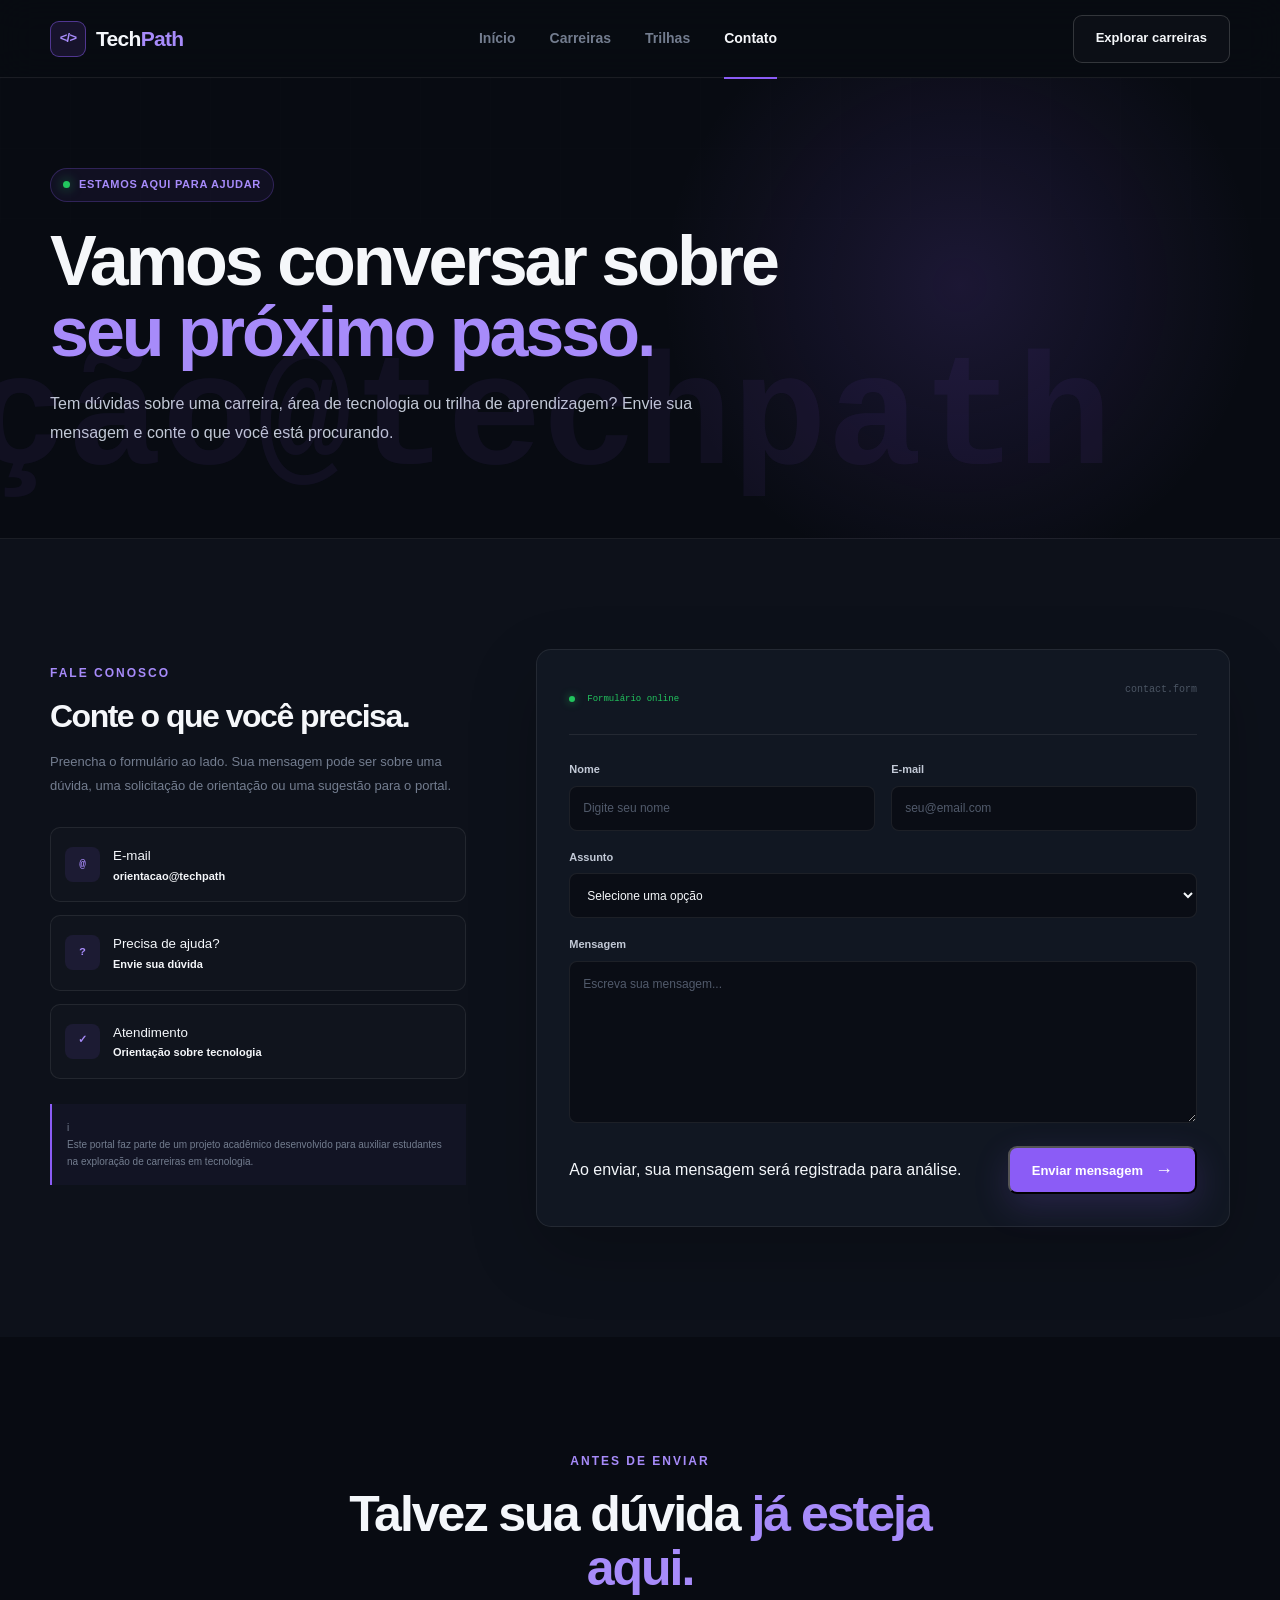
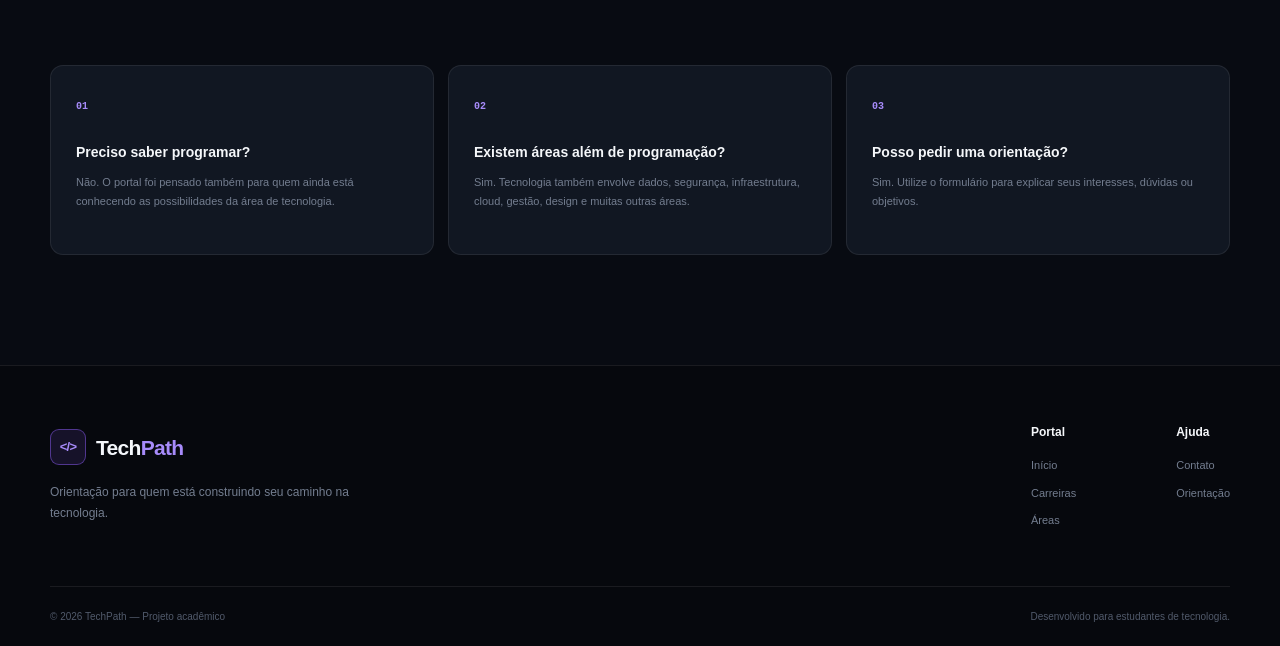
==== contato.html @ 6f1b277c "Projeto inicial - Portal de Orientação para Carreiras em Tecnologia" ====
<!DOCTYPE html>
<html lang="pt-BR">

<head>
    <meta charset="UTF-8">
    <meta name="viewport" content="width=device-width, initial-scale=1.0">

    <meta name="description"
        content="Entre em contato com o TechPath e solicite orientação sobre carreiras em tecnologia.">

    <title>Contato | TechPath</title>

    <link rel="stylesheet" href="css/estilo.css">
</head>

<body>

    <!-- ==================== HEADER ==================== -->
    <header class="header">
        <div class="container nav-container">

            <a href="index.html" class="logo">
                <span class="logo-icon">&lt;/&gt;</span>
                <span class="logo-text">
                    Tech<span>Path</span>
                </span>
            </a>

            <nav class="nav">
                <a href="index.html" class="nav-link">Início</a>
                <a href="servicos.html" class="nav-link">Carreiras</a>
                <a href="servicos.html" class="nav-link">Trilhas</a>
                <a href="contato.html" class="nav-link active">Contato</a>
            </nav>

            <a href="servicos.html" class="btn btn-outline nav-button">
                Explorar carreiras
            </a>

        </div>
    </header>


    <main>

        <!-- ==================== PAGE HERO ==================== -->
        <section class="page-hero contact-hero">

            <div class="page-hero-grid"></div>

            <div class="container page-hero-container">

                <div class="page-hero-content">

                    <div class="hero-badge">
                        <span class="badge-dot"></span>
                        Estamos aqui para ajudar
                    </div>

                    <h1>
                        Vamos conversar sobre
                        <span>seu próximo passo.</span>
                    </h1>

                    <p>
                        Tem dúvidas sobre uma carreira, área de tecnologia
                        ou trilha de aprendizagem? Envie sua mensagem e
                        conte o que você está procurando.
                    </p>

                </div>

                <div class="contact-hero-symbol">

                    <div class="contact-symbol-box">
                        <span>&lt;</span>
                        <span>?</span>
                        <span>&gt;</span>
                    </div>

                    <div class="contact-symbol-line"></div>

                    <small>
                        orientação@techpath
                    </small>

                </div>

            </div>

        </section>


        <!-- ==================== CONTATO ==================== -->
        <section class="section contact-section">

            <div class="container contact-container">

                <!-- INFORMAÇÕES -->
                <div class="contact-info">

                    <span class="section-label">FALE CONOSCO</span>

                    <h2>
                        Conte o que você
                        <span>precisa.</span>
                    </h2>

                    <p class="contact-description">
                        Preencha o formulário ao lado. Sua mensagem pode
                        ser sobre uma dúvida, uma solicitação de orientação
                        ou uma sugestão para o portal.
                    </p>


                    <div class="contact-info-list">

                        <div class="contact-info-item">

                            <div class="contact-info-icon purple-icon">
                                @
                            </div>

                            <div>
                                <small>E-mail</small>
                                <strong>orientacao@techpath</strong>
                            </div>

                        </div>


                        <div class="contact-info-item">

                            <div class="contact-info-icon blue-icon">
                                ?
                            </div>

                            <div>
                                <small>Precisa de ajuda?</small>
                                <strong>Envie sua dúvida</strong>
                            </div>

                        </div>


                        <div class="contact-info-item">

                            <div class="contact-info-icon green-icon">
                                ✓
                            </div>

                            <div>
                                <small>Atendimento</small>
                                <strong>Orientação sobre tecnologia</strong>
                            </div>

                        </div>

                    </div>


                    <div class="contact-note">

                        <span>i</span>

                        <p>
                            Este portal faz parte de um projeto acadêmico
                            desenvolvido para auxiliar estudantes na
                            exploração de carreiras em tecnologia.
                        </p>

                    </div>

                </div>


                <!-- FORMULÁRIO -->
                <div class="contact-form-wrapper">

                    <div class="form-header">

                        <span class="form-status">
                            <span></span>
                            Formulário online
                        </span>

                        <span class="form-code">
                            contact.form
                        </span>

                    </div>


                    <form class="contact-form">

                        <div class="form-row">

                            <div class="form-group">

                                <label for="nome">
                                    Nome
                                </label>

                                <input
                                    type="text"
                                    id="nome"
                                    name="nome"
                                    placeholder="Digite seu nome"
                                    autocomplete="name"
                                    required
                                >

                            </div>


                            <div class="form-group">

                                <label for="email">
                                    E-mail
                                </label>

                                <input
                                    type="email"
                                    id="email"
                                    name="email"
                                    placeholder="seu@email.com"
                                    autocomplete="email"
                                    required
                                >

                            </div>

                        </div>


                        <div class="form-group">

                            <label for="assunto">
                                Assunto
                            </label>

                            <select
                                id="assunto"
                                name="assunto"
                                required
                            >

                                <option value="" selected disabled>
                                    Selecione uma opção
                                </option>

                                <option value="duvida">
                                    Dúvida sobre carreiras
                                </option>

                                <option value="solicitacao">
                                    Solicitação de orientação
                                </option>

                                <option value="sugestao">
                                    Sugestão para o portal
                                </option>

                            </select>

                        </div>


                        <div class="form-group">

                            <label for="mensagem">
                                Mensagem
                            </label>

                            <textarea
                                id="mensagem"
                                name="mensagem"
                                rows="7"
                                placeholder="Escreva sua mensagem..."
                                required
                            ></textarea>

                        </div>


                        <div class="form-footer">

                            <p>
                                Ao enviar, sua mensagem será registrada
                                para análise.
                            </p>

                            <button
                                type="submit"
                                class="btn btn-primary"
                            >
                                Enviar mensagem
                                <span class="arrow">→</span>
                            </button>

                        </div>

                    </form>

                </div>

            </div>

        </section>


        <!-- ==================== FAQ ==================== -->
        <section class="section faq-section">

            <div class="container">

                <div class="center-heading">

                    <span class="section-label">ANTES DE ENVIAR</span>

                    <h2>
                        Talvez sua dúvida
                        <span>já esteja aqui.</span>
                    </h2>

                </div>


                <div class="faq-grid">

                    <article class="faq-card">

                        <span class="faq-number">01</span>

                        <h3>
                            Preciso saber programar?
                        </h3>

                        <p>
                            Não. O portal foi pensado também para quem
                            ainda está conhecendo as possibilidades da
                            área de tecnologia.
                        </p>

                    </article>


                    <article class="faq-card">

                        <span class="faq-number">02</span>

                        <h3>
                            Existem áreas além de programação?
                        </h3>

                        <p>
                            Sim. Tecnologia também envolve dados, segurança,
                            infraestrutura, cloud, gestão, design e muitas
                            outras áreas.
                        </p>

                    </article>


                    <article class="faq-card">

                        <span class="faq-number">03</span>

                        <h3>
                            Posso pedir uma orientação?
                        </h3>

                        <p>
                            Sim. Utilize o formulário para explicar seus
                            interesses, dúvidas ou objetivos.
                        </p>

                    </article>

                </div>

            </div>

        </section>

    </main>


    <!-- ==================== FOOTER ==================== -->
    <footer class="footer">

        <div class="container footer-container">

            <div class="footer-brand">

                <a href="index.html" class="logo">
                    <span class="logo-icon">&lt;/&gt;</span>
                    <span class="logo-text">
                        Tech<span>Path</span>
                    </span>
                </a>

                <p>
                    Orientação para quem está construindo
                    seu caminho na tecnologia.
                </p>

            </div>


            <div class="footer-links">

                <div class="footer-column">

                    <h4>Portal</h4>

                    <a href="index.html">Início</a>
                    <a href="servicos.html">Carreiras</a>
                    <a href="servicos.html#areas">Áreas</a>

                </div>


                <div class="footer-column">

                    <h4>Ajuda</h4>

                    <a href="contato.html">Contato</a>
                    <a href="contato.html">Orientação</a>

                </div>

            </div>

        </div>


        <div class="container footer-bottom">

            <span>
                © 2026 TechPath — Projeto acadêmico
            </span>

            <span>
                Desenvolvido para estudantes de tecnologia.
            </span>

        </div>

    </footer>

</body>

</html>
---- css/estilo.css ----
/* =========================================================
   TECHPATH
   Portal de Orientação para Carreiras em Tecnologia
   ========================================================= */


/* =========================================================
   RESET
   ========================================================= */

* {
    margin: 0;
    padding: 0;
    box-sizing: border-box;
}

html {
    scroll-behavior: smooth;
}

body {
    font-family: Arial, Helvetica, sans-serif;
    background: #080b12;
    color: #f4f7fb;
    line-height: 1.6;
    overflow-x: hidden;
}

a {
    color: inherit;
    text-decoration: none;
}

button,
a {
    -webkit-tap-highlight-color: transparent;
}

img {
    max-width: 100%;
    display: block;
}


/* =========================================================
   VARIÁVEIS
   ========================================================= */

:root {
    --bg: #080b12;
    --bg-secondary: #0d111a;
    --bg-card: #111722;
    --bg-card-hover: #151c29;

    --white: #f5f7fa;
    --text: #c2c9d6;
    --muted: #737d8f;

    --border: rgba(255, 255, 255, 0.08);
    --border-hover: rgba(255, 255, 255, 0.16);

    --purple: #8b5cf6;
    --purple-light: #a78bfa;

    --blue: #3b82f6;
    --cyan: #06b6d4;

    --green: #22c55e;
    --orange: #f97316;
    --red: #ef4444;

    --max-width: 1180px;
}


/* =========================================================
   UTILITÁRIOS
   ========================================================= */

.container {
    width: min(var(--max-width), calc(100% - 40px));
    margin: 0 auto;
}

.section {
    padding: 110px 0;
}

.section-label {
    display: inline-block;
    margin-bottom: 16px;

    color: var(--purple-light);

    font-size: 12px;
    font-weight: 700;
    letter-spacing: 2px;
}


/* =========================================================
   HEADER
   ========================================================= */

.header {
    position: relative;
    z-index: 100;

    height: 78px;

    background: rgba(8, 11, 18, 0.82);

    border-bottom: 1px solid var(--border);

    backdrop-filter: blur(18px);
    -webkit-backdrop-filter: blur(18px);
}

.nav-container {
    height: 100%;

    display: flex;
    align-items: center;
    justify-content: space-between;
    gap: 30px;
}


/* LOGO */

.logo {
    display: flex;
    align-items: center;
    gap: 10px;

    font-size: 21px;
    font-weight: 800;
    letter-spacing: -0.7px;
}

.logo-icon {
    width: 36px;
    height: 36px;

    display: flex;
    align-items: center;
    justify-content: center;

    border: 1px solid rgba(139, 92, 246, 0.5);
    border-radius: 9px;

    background: rgba(139, 92, 246, 0.12);

    color: var(--purple-light);

    font-size: 13px;
    font-weight: 800;
}

.logo-text span {
    color: var(--purple-light);
}


/* NAV */

.nav {
    display: flex;
    align-items: center;
    gap: 34px;
}

.nav-link {
    position: relative;

    color: var(--muted);

    font-size: 14px;
    font-weight: 600;

    transition: color 0.25s ease;
}

.nav-link:hover,
.nav-link.active {
    color: var(--white);
}

.nav-link.active::after {
    content: "";

    position: absolute;

    left: 0;
    right: 0;
    bottom: -29px;

    height: 2px;

    background: var(--purple);
}


/* =========================================================
   BOTÕES
   ========================================================= */

.btn {
    display: inline-flex;
    align-items: center;
    justify-content: center;
    gap: 12px;

    min-height: 48px;

    padding: 0 22px;

    border-radius: 9px;

    font-size: 13px;
    font-weight: 700;

    transition:
        transform 0.25s ease,
        background 0.25s ease,
        border-color 0.25s ease,
        box-shadow 0.25s ease;
}

.btn:hover {
    transform: translateY(-2px);
}

.btn-primary {
    background: var(--purple);
    color: white;

    box-shadow: 0 12px 35px rgba(139, 92, 246, 0.18);
}

.btn-primary:hover {
    background: #7c4ee8;

    box-shadow: 0 15px 40px rgba(139, 92, 246, 0.28);
}

.btn-outline {
    border: 1px solid var(--border-hover);
    background: rgba(255, 255, 255, 0.025);

    color: var(--white);
}

.btn-outline:hover {
    border-color: rgba(139, 92, 246, 0.5);
    background: rgba(139, 92, 246, 0.08);
}

.btn-ghost {
    border: 1px solid transparent;

    color: var(--text);
}

.btn-ghost:hover {
    color: var(--white);
    background: rgba(255, 255, 255, 0.04);
}

.arrow {
    font-size: 18px;
    line-height: 1;
}


/* =========================================================
   HERO
   ========================================================= */

.hero {
    position: relative;

    min-height: 680px;

    display: flex;
    align-items: center;

    overflow: hidden;

    border-bottom: 1px solid var(--border);

    background:
        radial-gradient(
            circle at 78% 45%,
            rgba(139, 92, 246, 0.13),
            transparent 30%
        ),
        radial-gradient(
            circle at 20% 15%,
            rgba(59, 130, 246, 0.08),
            transparent 25%
        ),
        var(--bg);
}


/* GRID */

.hero-grid {
    position: absolute;
    inset: 0;

    opacity: 0.22;

    background-image:
        linear-gradient(
            rgba(255, 255, 255, 0.04) 1px,
            transparent 1px
        ),
        linear-gradient(
            90deg,
            rgba(255, 255, 255, 0.04) 1px,
            transparent 1px
        );

    background-size: 70px 70px;

    mask-image: linear-gradient(
        to bottom,
        black,
        transparent 90%
    );

    -webkit-mask-image: linear-gradient(
        to bottom,
        black,
        transparent 90%
    );
}

.hero-container {
    position: relative;
    z-index: 2;

    display: grid;
    grid-template-columns: 1fr 0.9fr;

    align-items: center;

    gap: 70px;

    padding: 90px 0;
}


/* HERO TEXTO */

.hero-content {
    max-width: 650px;
}

.hero-badge {
    display: inline-flex;
    align-items: center;
    gap: 9px;

    padding: 7px 12px;

    margin-bottom: 24px;

    border: 1px solid rgba(139, 92, 246, 0.25);
    border-radius: 100px;

    background: rgba(139, 92, 246, 0.07);

    color: var(--purple-light);

    font-size: 11px;
    font-weight: 700;
    letter-spacing: 0.7px;
    text-transform: uppercase;
}

.badge-dot {
    width: 7px;
    height: 7px;

    border-radius: 50%;

    background: var(--green);

    box-shadow: 0 0 12px rgba(34, 197, 94, 0.7);
}

.hero h1 {
    max-width: 680px;

    margin-bottom: 25px;

    color: var(--white);

    font-size: clamp(48px, 6vw, 78px);
    font-weight: 800;
    line-height: 0.98;
    letter-spacing: -4px;
}

.hero h1 span {
    display: block;

    color: transparent;

    background: linear-gradient(
        100deg,
        #a78bfa,
        #8b5cf6,
        #6366f1
    );

    background-clip: text;
    -webkit-background-clip: text;
}

.hero-description {
    max-width: 580px;

    margin-bottom: 34px;

    color: var(--text);

    font-size: 17px;
    line-height: 1.75;
}

.hero-actions {
    display: flex;
    align-items: center;
    gap: 10px;

    margin-bottom: 48px;
}


/* HERO STATS */

.hero-stats {
    display: flex;
    align-items: center;
    gap: 24px;
}

.hero-stat {
    display: flex;
    flex-direction: column;
}

.hero-stat strong {
    margin-bottom: 2px;

    color: var(--white);

    font-size: 20px;
}

.hero-stat span {
    color: var(--muted);

    font-size: 11px;
}

.hero-stat-divider {
    width: 1px;
    height: 30px;

    background: var(--border);
}


/* =========================================================
   HERO VISUAL
   ========================================================= */

.hero-visual {
    position: relative;

    min-height: 450px;

    display: flex;
    align-items: center;
    justify-content: center;
}


/* CODE CARD */

.code-card {
    position: relative;
    z-index: 3;

    width: min(440px, 100%);

    overflow: hidden;

    border: 1px solid rgba(255, 255, 255, 0.1);
    border-radius: 15px;

    background: rgba(15, 20, 30, 0.94);

    box-shadow:
        0 35px 90px rgba(0, 0, 0, 0.55),
        0 0 80px rgba(139, 92, 246, 0.08);

    transform: perspective(1000px) rotateY(-5deg) rotateX(2deg);

    transition: transform 0.4s ease;
}

.code-card:hover {
    transform: perspective(1000px) rotateY(0) rotateX(0);
}


/* CODE HEADER */

.code-header {
    height: 48px;

    display: flex;
    align-items: center;
    justify-content: space-between;

    padding: 0 17px;

    border-bottom: 1px solid var(--border);

    background: rgba(255, 255, 255, 0.025);
}

.window-dots {
    display: flex;
    gap: 6px;
}

.window-dots span {
    width: 8px;
    height: 8px;

    border-radius: 50%;

    background: #3b4250;
}

.window-dots span:first-child {
    background: #ef4444;
}

.window-dots span:nth-child(2) {
    background: #eab308;
}

.window-dots span:nth-child(3) {
    background: #22c55e;
}

.code-title {
    color: var(--muted);

    font-family: "Courier New", monospace;
    font-size: 10px;
}


/* CODE */

.code-content {
    padding: 24px 18px;

    font-family: "Courier New", monospace;
    font-size: 12px;
    line-height: 2.1;
}

.code-line {
    display: flex;
    min-height: 25px;
}

.code-number {
    width: 30px;

    margin-right: 12px;

    color: #424b5c;

    user-select: none;
}

.indent {
    padding-left: 18px;
}

.indent-2 {
    padding-left: 48px;
}

.code-purple {
    color: #c084fc;
}

.code-blue {
    color: #60a5fa;
}

.code-green {
    color: #4ade80;
}

.code-yellow {
    color: #facc15;
}

.code-white {
    color: #e5e7eb;
}


/* RESULT */

.code-result {
    display: flex;
    align-items: center;
    gap: 13px;

    padding: 15px 18px;

    border-top: 1px solid var(--border);

    background: rgba(34, 197, 94, 0.045);
}

.result-icon {
    width: 28px;
    height: 28px;

    display: flex;
    align-items: center;
    justify-content: center;

    border-radius: 7px;

    background: rgba(34, 197, 94, 0.12);

    color: var(--green);

    font-size: 13px;
}

.code-result small {
    display: block;

    color: var(--muted);

    font-size: 9px;
}

.code-result strong {
    display: block;

    color: var(--white);

    font-size: 11px;
}


/* FLOATING CARDS */

.floating-card {
    position: absolute;
    z-index: 4;

    display: flex;
    align-items: center;
    gap: 10px;

    padding: 11px 14px;

    border: 1px solid var(--border);
    border-radius: 10px;

    background: rgba(17, 23, 34, 0.92);

    box-shadow: 0 20px 50px rgba(0, 0, 0, 0.35);

    backdrop-filter: blur(15px);
}

.floating-card small {
    display: block;

    color: var(--muted);

    font-size: 9px;
}

.floating-card strong {
    display: block;

    color: var(--white);

    font-size: 11px;
}

.floating-card-top {
    top: 40px;
    right: -5px;
}

.floating-card-bottom {
    bottom: 35px;
    left: -15px;
}

.floating-icon {
    width: 29px;
    height: 29px;

    display: flex;
    align-items: center;
    justify-content: center;

    border-radius: 7px;

    font-size: 13px;
}

.floating-icon.purple {
    background: rgba(139, 92, 246, 0.14);
    color: var(--purple-light);
}

.floating-icon.green {
    background: rgba(34, 197, 94, 0.12);
    color: var(--green);
}


/* =========================================================
   SECTION HEADING
   ========================================================= */

.section-heading {
    display: grid;
    grid-template-columns: 1fr 0.7fr;

    align-items: end;

    gap: 60px;

    margin-bottom: 55px;
}

.section-heading h2,
.center-heading h2 {
    max-width: 680px;

    font-size: clamp(34px, 4vw, 50px);
    line-height: 1.08;
    letter-spacing: -2px;
}

.section-heading h2 span,
.center-heading h2 span {
    color: var(--purple-light);
}

.section-heading p {
    color: var(--muted);

    font-size: 14px;
    line-height: 1.8;
}


/* =========================================================
   CAREERS
   ========================================================= */

.careers-section {
    background: var(--bg-secondary);
}

.career-grid {
    display: grid;
    grid-template-columns: repeat(3, 1fr);

    gap: 14px;
}

.career-card {
    position: relative;

    min-height: 275px;

    padding: 28px;

    overflow: hidden;

    border: 1px solid var(--border);
    border-radius: 13px;

    background: var(--bg-card);

    transition:
        transform 0.3s ease,
        border-color 0.3s ease,
        background 0.3s ease;
}

.career-card:hover {
    transform: translateY(-5px);

    border-color: var(--border-hover);

    background: var(--bg-card-hover);
}

.career-icon {
    width: 44px;
    height: 44px;

    display: flex;
    align-items: center;
    justify-content: center;

    margin-bottom: 30px;

    border-radius: 10px;

    font-family: "Courier New", monospace;
    font-size: 15px;
    font-weight: 700;
}

.purple-icon {
    background: rgba(139, 92, 246, 0.12);
    color: var(--purple-light);
}

.blue-icon {
    background: rgba(59, 130, 246, 0.12);
    color: #60a5fa;
}

.green-icon {
    background: rgba(34, 197, 94, 0.12);
    color: #4ade80;
}

.orange-icon {
    background: rgba(249, 115, 22, 0.12);
    color: #fb923c;
}

.red-icon {
    background: rgba(239, 68, 68, 0.12);
    color: #f87171;
}

.cyan-icon {
    background: rgba(6, 182, 212, 0.12);
    color: #22d3ee;
}

.career-number {
    position: absolute;

    top: 27px;
    right: 28px;

    color: #323a49;

    font-family: "Courier New", monospace;
    font-size: 11px;
    font-weight: 700;
}

.career-card h3 {
    margin-bottom: 9px;

    color: var(--white);

    font-size: 17px;
}

.career-card p {
    max-width: 300px;

    margin-bottom: 22px;

    color: var(--muted);

    font-size: 12px;
    line-height: 1.7;
}

.career-link {
    display: inline-flex;
    align-items: center;
    gap: 8px;

    color: var(--text);

    font-size: 11px;
    font-weight: 700;

    transition: color 0.2s ease;
}

.career-link span {
    color: var(--purple-light);

    font-size: 16px;

    transition: transform 0.2s ease;
}

.career-link:hover {
    color: var(--white);
}

.career-link:hover span {
    transform: translateX(4px);
}


/* =========================================================
   PROCESS
   ========================================================= */

.process-section {
    background: var(--bg);
}

.center-heading {
    max-width: 700px;

    margin: 0 auto 70px;

    text-align: center;
}

.center-heading h2 {
    margin: 0 auto 18px;
}

.center-heading p {
    color: var(--muted);

    font-size: 14px;
}

.process-grid {
    display: grid;
    grid-template-columns: repeat(3, 1fr);

    gap: 25px;
}

.process-item {
    position: relative;
}

.process-number {
    display: inline-flex;
    align-items: center;
    justify-content: center;

    width: 36px;
    height: 36px;

    margin-bottom: 28px;

    border: 1px solid rgba(139, 92, 246, 0.35);
    border-radius: 8px;

    background: rgba(139, 92, 246, 0.08);

    color: var(--purple-light);

    font-family: "Courier New", monospace;
    font-size: 11px;
    font-weight: 700;
}

.process-line {
    position: absolute;

    top: 18px;
    left: 51px;

    width: calc(100% - 45px);
    height: 1px;

    background: var(--border);
}

.process-content {
    padding-right: 25px;
}

.process-icon {
    width: 42px;
    height: 42px;

    display: flex;
    align-items: center;
    justify-content: center;

    margin-bottom: 20px;

    border-radius: 10px;

    background: #111722;

    color: var(--purple-light);

    font-size: 20px;
}

.process-content h3 {
    margin-bottom: 9px;

    color: var(--white);

    font-size: 17px;
}

.process-content p {
    color: var(--muted);

    font-size: 12px;
    line-height: 1.75;
}


/* =========================================================
   CTA
   ========================================================= */

.cta-section {
    padding: 0 0 110px;

    background: var(--bg);
}

.cta-card {
    position: relative;

    min-height: 370px;

    display: flex;
    align-items: center;

    padding: 65px;

    overflow: hidden;

    border: 1px solid rgba(139, 92, 246, 0.2);
    border-radius: 18px;

    background:
        radial-gradient(
            circle at 90% 20%,
            rgba(139, 92, 246, 0.15),
            transparent 35%
        ),
        linear-gradient(
            135deg,
            #101521,
            #0d111a
        );
}

.cta-glow {
    position: absolute;

    width: 300px;
    height: 300px;

    top: -150px;
    left: -100px;

    border-radius: 50%;

    background: rgba(139, 92, 246, 0.08);

    filter: blur(60px);
}

.cta-content {
    position: relative;
    z-index: 2;

    max-width: 620px;
}

.cta-content h2 {
    margin-bottom: 18px;

    font-size: clamp(34px, 4vw, 50px);
    line-height: 1.05;
    letter-spacing: -2px;
}

.cta-content h2 span {
    display: block;

    color: var(--purple-light);
}

.cta-content p {
    max-width: 530px;

    margin-bottom: 28px;

    color: var(--text);

    font-size: 14px;
    line-height: 1.8;
}

.cta-symbol {
    position: absolute;

    right: 80px;
    bottom: 40px;

    display: flex;

    color: rgba(139, 92, 246, 0.13);

    font-family: "Courier New", monospace;
    font-size: 130px;
    font-weight: 800;
    line-height: 1;
}


/* =========================================================
   FOOTER
   ========================================================= */

.footer {
    border-top: 1px solid var(--border);

    background: #06080d;
}

.footer-container {
    min-height: 220px;

    display: flex;
    align-items: center;
    justify-content: space-between;

    gap: 70px;
}

.footer-brand {
    max-width: 300px;
}

.footer-brand p {
    margin-top: 17px;

    color: var(--muted);

    font-size: 12px;
    line-height: 1.7;
}

.footer-links {
    display: flex;
    gap: 100px;
}

.footer-column {
    display: flex;
    flex-direction: column;
    gap: 10px;
}

.footer-column h4 {
    margin-bottom: 5px;

    color: var(--white);

    font-size: 12px;
}

.footer-column a {
    color: var(--muted);

    font-size: 11px;

    transition: color 0.2s ease;
}

.footer-column a:hover {
    color: var(--purple-light);
}

.footer-bottom {
    min-height: 60px;

    display: flex;
    align-items: center;
    justify-content: space-between;

    border-top: 1px solid var(--border);

    color: #515a6b;

    font-size: 10px;
}


/* =========================================================
   RESPONSIVIDADE
   ========================================================= */

@media (max-width: 1000px) {

    .nav {
        gap: 18px;
    }

    .hero-container {
        grid-template-columns: 1fr;

        padding: 75px 0;
    }

    .hero-content {
        max-width: 720px;
    }

    .hero-visual {
        max-width: 600px;
        margin: 0 auto;

        width: 100%;
    }

    .section-heading {
        grid-template-columns: 1fr;

        gap: 20px;
    }

    .career-grid {
        grid-template-columns: repeat(2, 1fr);
    }

    .process-grid {
        grid-template-columns: 1fr;
        gap: 45px;
    }

    .process-line {
        display: none;
    }

    .process-content {
        padding-right: 0;
    }
}


@media (max-width: 760px) {

    .container {
        width: min(var(--max-width), calc(100% - 28px));
    }

    .header {
        height: 70px;
    }

    .nav {
        display: none;
    }

    .nav-button {
        display: none;
    }

    .hero {
        min-height: auto;
    }

    .hero-container {
        padding: 65px 0;
    }

    .hero h1 {
        font-size: clamp(43px, 13vw, 62px);

        letter-spacing: -3px;
    }

    .hero-description {
        font-size: 15px;
    }

    .hero-actions {
        align-items: stretch;
        flex-direction: column;

        max-width: 300px;
    }

    .hero-stats {
        gap: 15px;
    }

    .hero-stat-divider {
        display: none;
    }

    .hero-stat span {
        max-width: 75px;
    }

    .hero-visual {
        min-height: 380px;
    }

    .code-card {
        transform: none;
    }

    .floating-card-top {
        top: 15px;
        right: 0;
    }

    .floating-card-bottom {
        bottom: 10px;
        left: 0;
    }

    .career-grid {
        grid-template-columns: 1fr;
    }

    .career-card {
        min-height: 245px;
    }

    .section {
        padding: 80px 0;
    }

    .cta-section {
        padding-bottom: 80px;
    }

    .cta-card {
        min-height: auto;

        padding: 45px 28px;
    }

    .cta-symbol {
        right: 20px;
        bottom: 15px;

        font-size: 80px;
    }

    .footer-container {
        padding: 50px 0;

        align-items: flex-start;
        flex-direction: column;

        gap: 40px;
    }

    .footer-links {
        gap: 60px;
    }

    .footer-bottom {
        padding: 18px 0;

        align-items: flex-start;
        flex-direction: column;

        gap: 7px;
    }
}


@media (max-width: 430px) {

    .logo {
        font-size: 18px;
    }

    .logo-icon {
        width: 32px;
        height: 32px;
    }

    .hero-stats {
        justify-content: space-between;
    }

    .hero-stat strong {
        font-size: 17px;
    }

    .hero-stat span {
        font-size: 9px;
    }

    .hero-visual {
        min-height: 330px;
    }

    .code-card {
        width: 100%;
    }

    .code-content {
        padding: 18px 10px;

        font-size: 9px;
    }

    .code-number {
        width: 20px;
        margin-right: 6px;
    }

    .indent {
        padding-left: 10px;
    }

    .indent-2 {
        padding-left: 27px;
    }

    .floating-card {
        padding: 8px 10px;
    }

    .floating-card strong {
        font-size: 9px;
    }

    .floating-card-top {
        right: -5px;
    }

    .floating-card-bottom {
        left: -5px;
    }
}
/* =========================================================
   PÁGINAS INTERNAS — SERVIÇOS E CONTATO
   ========================================================= */

/* =========================================================
   PAGE HERO
   ========================================================= */

.page-hero {
    position: relative;
    overflow: hidden;
    padding: 100px 0 90px;
    border-bottom: 1px solid var(--border);
    background:
        radial-gradient(
            circle at 80% 30%,
            rgba(139, 92, 246, 0.14),
            transparent 30%
        ),
        radial-gradient(
            circle at 15% 80%,
            rgba(59, 130, 246, 0.07),
            transparent 28%
        ),
        var(--bg);
}

.page-hero-grid {
    position: absolute;
    inset: 0;
    opacity: 0.16;
    background-image:
        linear-gradient(
            rgba(255, 255, 255, 0.04) 1px,
            transparent 1px
        ),
        linear-gradient(
            90deg,
            rgba(255, 255, 255, 0.04) 1px,
            transparent 1px
        );
    background-size: 70px 70px;
    mask-image: linear-gradient(to bottom, black, transparent 90%);
    -webkit-mask-image: linear-gradient(to bottom, black, transparent 90%);
}

.page-hero-container {
    position: relative;
    z-index: 2;
}

.page-hero-content {
    max-width: 780px;
}

.page-hero h1 {
    max-width: 760px;
    margin-bottom: 22px;
    color: var(--white);
    font-size: clamp(42px, 6vw, 70px);
    font-weight: 800;
    line-height: 1.02;
    letter-spacing: -3px;
}

.page-hero h1 span {
    color: var(--purple-light);
}

.page-hero p {
    max-width: 650px;
    color: var(--text);
    font-size: 16px;
    line-height: 1.8;
}

.page-hero-code {
    margin-top: 28px;
    color: var(--muted);
    font-family: "Courier New", monospace;
    font-size: 11px;
}

.code-comment {
    color: #4b5563;
}


/* =========================================================
   SERVIÇOS
   ========================================================= */

.services-page-section {
    background: var(--bg-secondary);
}

.services-list {
    display: grid;
    gap: 16px;
}

.service-card {
    position: relative;
    display: grid;
    grid-template-columns: auto 1fr auto;
    align-items: center;
    gap: 24px;
    padding: 28px;
    overflow: hidden;
    border: 1px solid var(--border);
    border-radius: 14px;
    background: var(--bg-card);
    transition:
        transform 0.3s ease,
        border-color 0.3s ease,
        background 0.3s ease;
}

.service-card:hover {
    transform: translateY(-4px);
    border-color: rgba(139, 92, 246, 0.35);
    background: var(--bg-card-hover);
}

.service-card-top {
    display: flex;
    align-items: center;
    gap: 14px;
}

.service-icon {
    width: 52px;
    height: 52px;
    flex-shrink: 0;
    display: flex;
    align-items: center;
    justify-content: center;
    border: 1px solid rgba(139, 92, 246, 0.2);
    border-radius: 11px;
    background: rgba(139, 92, 246, 0.1);
    color: var(--purple-light);
    font-family: "Courier New", monospace;
    font-size: 17px;
    font-weight: 700;
}

.service-number {
    color: #3a4353;
    font-family: "Courier New", monospace;
    font-size: 11px;
    font-weight: 700;
}

.service-card-content {
    min-width: 0;
}

.service-card-content h3 {
    margin-bottom: 7px;
    color: var(--white);
    font-size: 18px;
}

.service-card-content p {
    max-width: 650px;
    margin-bottom: 14px;
    color: var(--muted);
    font-size: 12px;
    line-height: 1.75;
}

.service-tag {
    display: inline-flex;
    padding: 5px 9px;
    border: 1px solid rgba(139, 92, 246, 0.18);
    border-radius: 100px;
    background: rgba(139, 92, 246, 0.06);
    color: var(--purple-light);
    font-size: 9px;
    font-weight: 700;
    letter-spacing: 0.4px;
    text-transform: uppercase;
}

.service-features {
    display: flex;
    flex-wrap: wrap;
    gap: 7px 14px;
    margin-top: 14px;
}

.service-features span {
    position: relative;
    padding-left: 14px;
    color: var(--text);
    font-size: 10px;
}

.service-features span::before {
    content: "✓";
    position: absolute;
    left: 0;
    color: var(--green);
    font-weight: 700;
}

.service-action {
    flex-shrink: 0;
}


/* =========================================================
   ÁREAS
   ========================================================= */

.areas-section {
    background: var(--bg);
}

.areas-grid {
    display: grid;
    grid-template-columns: repeat(3, 1fr);
    gap: 14px;
}

.area-item {
    display: flex;
    align-items: center;
    gap: 14px;
    min-height: 92px;
    padding: 20px;
    border: 1px solid var(--border);
    border-radius: 12px;
    background: var(--bg-card);
    transition:
        transform 0.25s ease,
        border-color 0.25s ease,
        background 0.25s ease;
}

.area-item:hover {
    transform: translateY(-3px);
    border-color: var(--border-hover);
    background: var(--bg-card-hover);
}

.area-icon {
    width: 40px;
    height: 40px;
    flex-shrink: 0;
    display: flex;
    align-items: center;
    justify-content: center;
    border-radius: 9px;
    background: rgba(139, 92, 246, 0.1);
    color: var(--purple-light);
    font-family: "Courier New", monospace;
    font-size: 12px;
    font-weight: 700;
}

.area-item strong {
    display: block;
    margin-bottom: 3px;
    color: var(--white);
    font-size: 13px;
}

.area-item span {
    color: var(--muted);
    font-size: 10px;
}


/* =========================================================
   CONTATO — HERO
   ========================================================= */

.contact-hero {
    position: relative;
    overflow: hidden;
    padding: 90px 0;
    border-bottom: 1px solid var(--border);
    background:
        radial-gradient(
            circle at 75% 45%,
            rgba(139, 92, 246, 0.15),
            transparent 30%
        ),
        var(--bg);
}

.contact-hero-symbol {
    position: absolute;
    right: 10%;
    top: 50%;
    transform: translateY(-50%);
    color: rgba(139, 92, 246, 0.07);
    font-family: "Courier New", monospace;
    font-size: 190px;
    font-weight: 800;
    line-height: 1;
}

.contact-symbol-box {
    position: relative;
    z-index: 2;
    max-width: 800px;
}

.contact-symbol-line {
    margin-bottom: 20px;
    color: var(--purple-light);
    font-family: "Courier New", monospace;
    font-size: 11px;
}


/* =========================================================
   CONTATO
   ========================================================= */

.contact-section {
    background: var(--bg-secondary);
}

.contact-container {
    display: grid;
    grid-template-columns: 0.75fr 1.25fr;
    gap: 70px;
    align-items: start;
}

.contact-info {
    padding-top: 10px;
}

.contact-info h2 {
    max-width: 420px;
    margin-bottom: 16px;
    color: var(--white);
    font-size: 32px;
    line-height: 1.1;
    letter-spacing: -1.5px;
}

.contact-description {
    max-width: 430px;
    margin-bottom: 30px;
    color: var(--muted);
    font-size: 13px;
    line-height: 1.8;
}

.contact-info-list {
    display: grid;
    gap: 13px;
}

.contact-info-item {
    display: flex;
    align-items: center;
    gap: 13px;
    padding: 14px;
    border: 1px solid var(--border);
    border-radius: 10px;
    background: rgba(255, 255, 255, 0.015);
}

.contact-info-icon {
    width: 35px;
    height: 35px;
    flex-shrink: 0;
    display: flex;
    align-items: center;
    justify-content: center;
    border-radius: 8px;
    background: rgba(139, 92, 246, 0.1);
    color: var(--purple-light);
    font-family: "Courier New", monospace;
    font-size: 11px;
    font-weight: 700;
}

.contact-info-item strong {
    display: block;
    margin-bottom: 2px;
    color: var(--white);
    font-size: 11px;
}

.contact-info-item span {
    color: var(--muted);
    font-size: 10px;
}

.contact-note {
    margin-top: 25px;
    padding: 15px;
    border-left: 2px solid var(--purple);
    background: rgba(139, 92, 246, 0.045);
    color: var(--muted);
    font-size: 10px;
    line-height: 1.7;
}


/* =========================================================
   FORMULÁRIO
   ========================================================= */

.contact-form-wrapper {
    padding: 32px;
    border: 1px solid var(--border);
    border-radius: 15px;
    background: var(--bg-card);
    box-shadow: 0 25px 70px rgba(0, 0, 0, 0.2);
}

.form-header {
    display: flex;
    align-items: center;
    justify-content: space-between;
    gap: 20px;
    margin-bottom: 26px;
    padding-bottom: 18px;
    border-bottom: 1px solid var(--border);
}

.form-header h3 {
    color: var(--white);
    font-size: 18px;
}

.form-status {
    display: inline-flex;
    align-items: center;
    gap: 6px;
    color: var(--green);
    font-family: "Courier New", monospace;
    font-size: 9px;
}

.form-status::before {
    content: "";
    width: 6px;
    height: 6px;
    border-radius: 50%;
    background: var(--green);
    box-shadow: 0 0 9px rgba(34, 197, 94, 0.7);
}

.form-code {
    margin-bottom: 18px;
    color: #4b5563;
    font-family: "Courier New", monospace;
    font-size: 10px;
}

.contact-form {
    display: grid;
    gap: 18px;
}

.form-row {
    display: grid;
    grid-template-columns: 1fr 1fr;
    gap: 16px;
}

.form-group {
    display: flex;
    flex-direction: column;
    gap: 7px;
}

.form-group label {
    color: var(--text);
    font-size: 11px;
    font-weight: 700;
}

.form-group input,
.form-group select,
.form-group textarea {
    width: 100%;
    border: 1px solid var(--border);
    border-radius: 8px;
    outline: none;
    background: rgba(8, 11, 18, 0.75);
    color: var(--white);
    font-family: Arial, Helvetica, sans-serif;
    font-size: 12px;
    transition:
        border-color 0.2s ease,
        box-shadow 0.2s ease,
        background 0.2s ease;
}

.form-group input,
.form-group select {
    height: 45px;
    padding: 0 13px;
}

.form-group textarea {
    min-height: 145px;
    padding: 13px;
    resize: vertical;
    line-height: 1.6;
}

.form-group input::placeholder,
.form-group textarea::placeholder {
    color: #515a6b;
}

.form-group select {
    cursor: pointer;
}

.form-group input:focus,
.form-group select:focus,
.form-group textarea:focus {
    border-color: rgba(139, 92, 246, 0.55);
    background: rgba(8, 11, 18, 0.95);
    box-shadow: 0 0 0 3px rgba(139, 92, 246, 0.08);
}

.form-footer {
    display: flex;
    align-items: center;
    justify-content: space-between;
    gap: 20px;
    padding-top: 5px;
}

.form-footer small {
    max-width: 360px;
    color: var(--muted);
    font-size: 9px;
    line-height: 1.6;
}


/* =========================================================
   FAQ
   ========================================================= */

.faq-section {
    background: var(--bg);
}

.faq-grid {
    display: grid;
    grid-template-columns: repeat(3, 1fr);
    gap: 14px;
}

.faq-card {
    position: relative;
    min-height: 190px;
    padding: 25px;
    border: 1px solid var(--border);
    border-radius: 13px;
    background: var(--bg-card);
}

.faq-number {
    display: inline-flex;
    margin-bottom: 28px;
    color: var(--purple-light);
    font-family: "Courier New", monospace;
    font-size: 10px;
    font-weight: 700;
}

.faq-card h3 {
    margin-bottom: 10px;
    color: var(--white);
    font-size: 14px;
    line-height: 1.4;
}

.faq-card p {
    color: var(--muted);
    font-size: 11px;
    line-height: 1.7;
}


/* =========================================================
   RESPONSIVIDADE — PÁGINAS INTERNAS
   ========================================================= */

@media (max-width: 1000px) {

    .service-card {
        grid-template-columns: auto 1fr;
    }

    .service-action {
        grid-column: 2;
        justify-self: start;
    }

    .areas-grid {
        grid-template-columns: repeat(2, 1fr);
    }

    .contact-container {
        grid-template-columns: 1fr;
        gap: 45px;
    }

    .contact-info {
        padding-top: 0;
    }

    .faq-grid {
        grid-template-columns: 1fr;
    }
}

@media (max-width: 760px) {

    .page-hero {
        padding: 70px 0;
    }

    .page-hero h1 {
        font-size: clamp(40px, 12vw, 58px);
        letter-spacing: -2.5px;
    }

    .contact-hero {
        padding: 70px 0;
    }

    .contact-hero-symbol {
        right: -20px;
        font-size: 120px;
    }

    .service-card {
        grid-template-columns: 1fr;
        gap: 18px;
        padding: 23px;
    }

    .service-card-top {
        width: 100%;
    }

    .service-action {
        grid-column: auto;
        justify-self: stretch;
    }

    .service-action .btn {
        width: 100%;
    }

    .areas-grid {
        grid-template-columns: 1fr;
    }

    .contact-form-wrapper {
        padding: 24px 20px;
    }

    .form-row {
        grid-template-columns: 1fr;
    }

    .form-header {
        align-items: flex-start;
        flex-direction: column;
        gap: 10px;
    }

    .form-footer {
        align-items: stretch;
        flex-direction: column;
    }

    .form-footer .btn {
        width: 100%;
    }

    .faq-grid {
        grid-template-columns: 1fr;
    }
}

@media (max-width: 430px) {

    .page-hero {
        padding: 60px 0;
    }

    .page-hero h1 {
        font-size: 39px;
    }

    .page-hero p {
        font-size: 14px;
    }

    .service-card {
        padding: 20px;
    }

    .service-features {
        flex-direction: column;
        gap: 7px;
    }

    .contact-info h2 {
        font-size: 28px;
    }

    .contact-form-wrapper {
        padding: 20px 16px;
    }

    .faq-card {
        min-height: auto;
    }
}
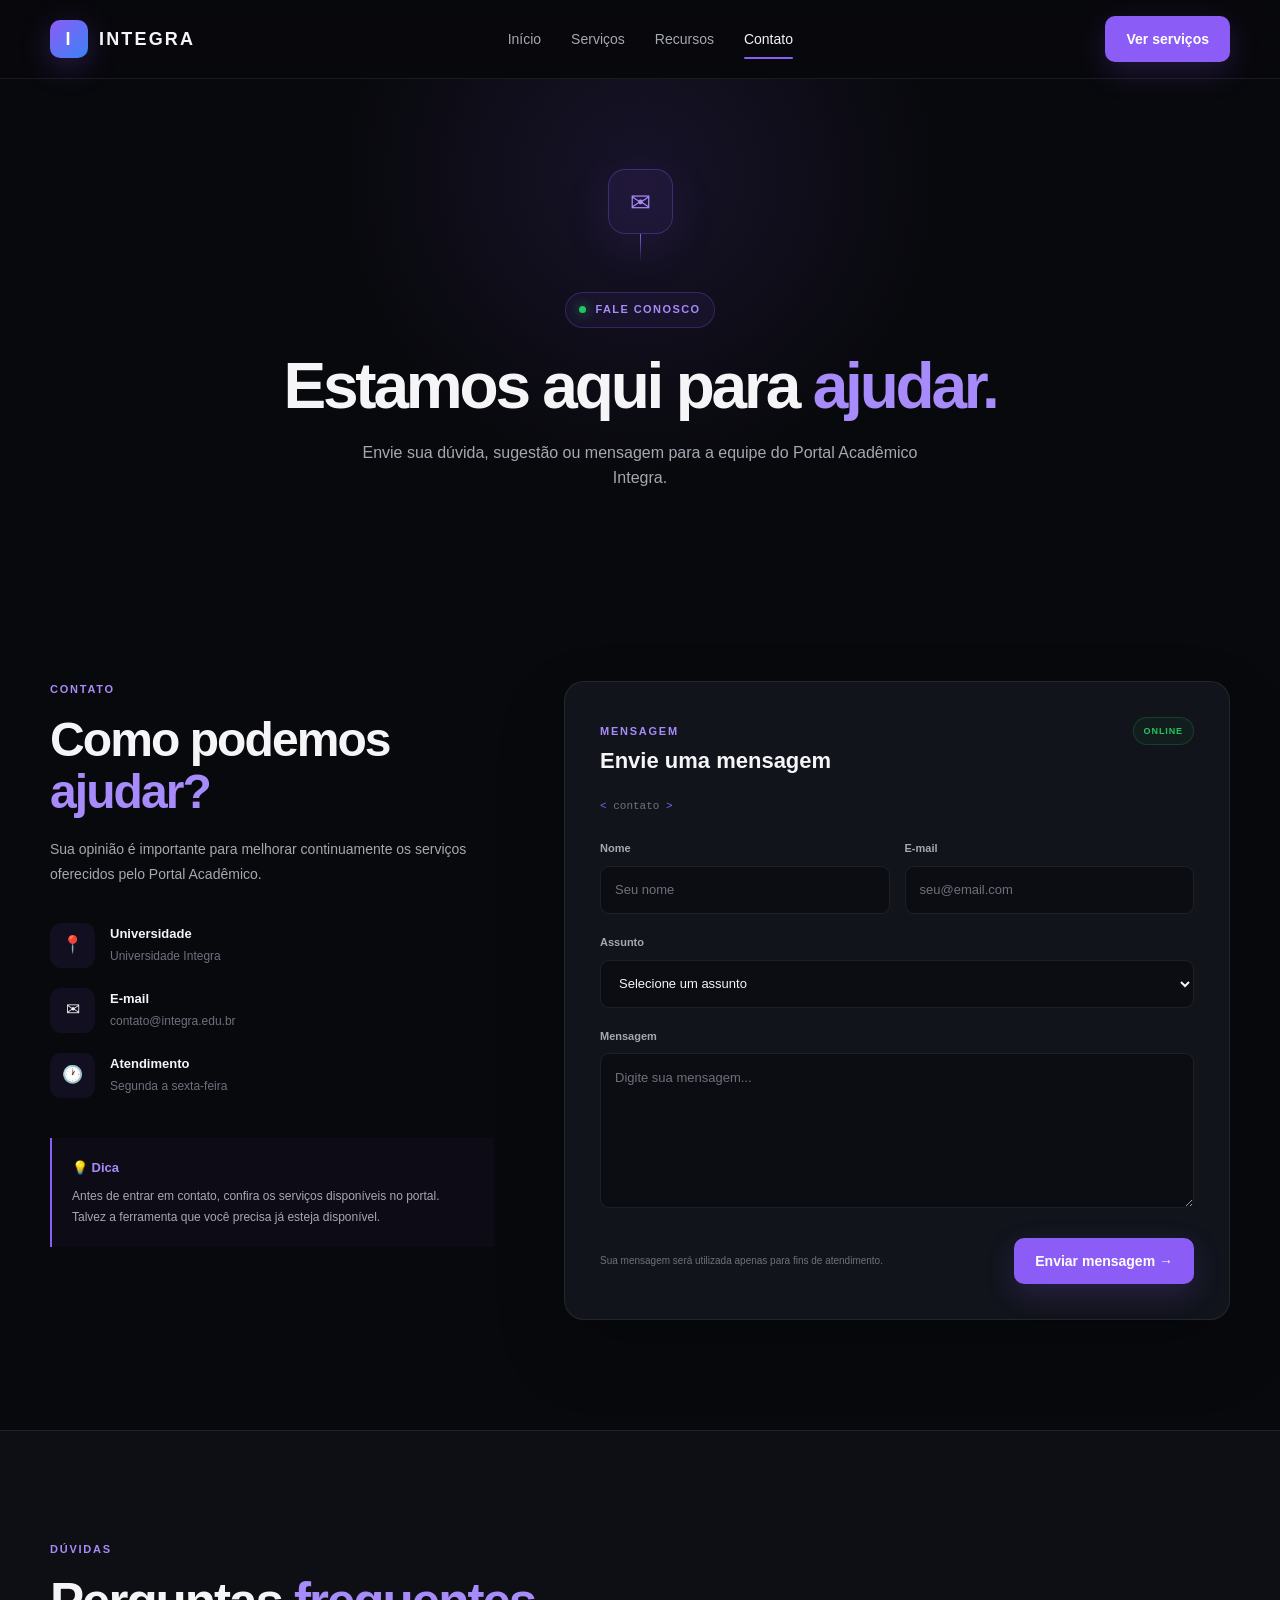
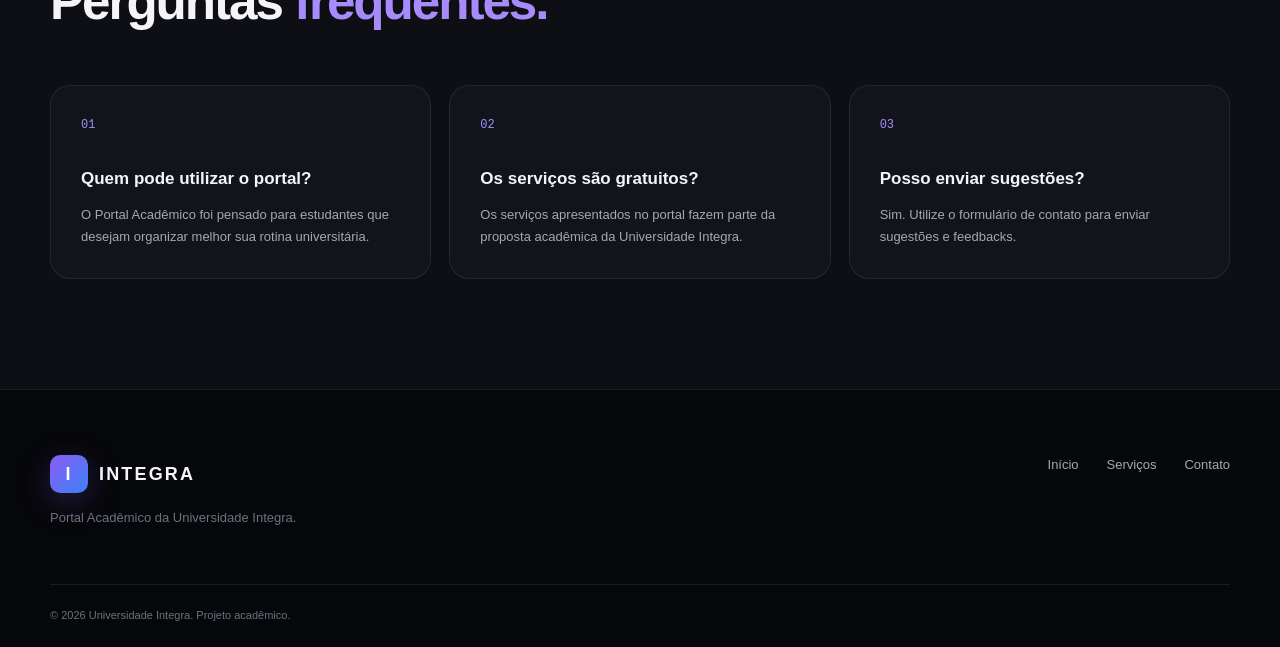
==== commit 4227fe67: "Atualiza projeto para Portal Acadêmico Integra" ====
--- a/contato.html
+++ b/contato.html
@@ -2,114 +2,130 @@
 <html lang="pt-BR">
 
 <head>
+
     <meta charset="UTF-8">
-    <meta name="viewport" content="width=device-width, initial-scale=1.0">
+
+    <meta name="viewport"
+          content="width=device-width, initial-scale=1.0">
 
     <meta name="description"
-        content="Entre em contato com o TechPath e solicite orientação sobre carreiras em tecnologia.">
-
-    <title>Contato | TechPath</title>
-
-    <link rel="stylesheet" href="css/estilo.css">
+          content="Entre em contato com a Universidade Integra.">
+
+    <title>Contato | Integra</title>
+
+    <link rel="stylesheet"
+          href="css/estilo.css">
+
 </head>
 
 <body>
 
-    <!-- ==================== HEADER ==================== -->
+    <!-- HEADER -->
     <header class="header">
+
         <div class="container nav-container">
 
             <a href="index.html" class="logo">
-                <span class="logo-icon">&lt;/&gt;</span>
-                <span class="logo-text">
-                    Tech<span>Path</span>
-                </span>
+                <span class="logo-icon">I</span>
+                <span>INTEGRA</span>
             </a>
 
             <nav class="nav">
-                <a href="index.html" class="nav-link">Início</a>
-                <a href="servicos.html" class="nav-link">Carreiras</a>
-                <a href="servicos.html" class="nav-link">Trilhas</a>
-                <a href="contato.html" class="nav-link active">Contato</a>
+
+                <a href="index.html"
+                   class="nav-link">
+                    Início
+                </a>
+
+                <a href="servicos.html"
+                   class="nav-link">
+                    Serviços
+                </a>
+
+                <a href="servicos.html"
+                   class="nav-link">
+                    Recursos
+                </a>
+
+                <a href="contato.html"
+                   class="nav-link active">
+                    Contato
+                </a>
+
             </nav>
 
-            <a href="servicos.html" class="btn btn-outline nav-button">
-                Explorar carreiras
+            <a href="servicos.html"
+               class="btn btn-primary">
+                Ver serviços
             </a>
 
         </div>
+
     </header>
 
 
     <main>
 
-        <!-- ==================== PAGE HERO ==================== -->
-        <section class="page-hero contact-hero">
-
-            <div class="page-hero-grid"></div>
-
-            <div class="container page-hero-container">
-
-                <div class="page-hero-content">
-
-                    <div class="hero-badge">
-                        <span class="badge-dot"></span>
-                        Estamos aqui para ajudar
-                    </div>
-
-                    <h1>
-                        Vamos conversar sobre
-                        <span>seu próximo passo.</span>
-                    </h1>
-
-                    <p>
-                        Tem dúvidas sobre uma carreira, área de tecnologia
-                        ou trilha de aprendizagem? Envie sua mensagem e
-                        conte o que você está procurando.
-                    </p>
-
-                </div>
+        <!-- HERO CONTATO -->
+        <section class="contact-hero">
+
+            <div class="container">
 
                 <div class="contact-hero-symbol">
 
                     <div class="contact-symbol-box">
-                        <span>&lt;</span>
-                        <span>?</span>
-                        <span>&gt;</span>
+                        <span>✉</span>
                     </div>
 
                     <div class="contact-symbol-line"></div>
 
-                    <small>
-                        orientação@techpath
-                    </small>
-
-                </div>
+                </div>
+
+
+                <div class="hero-badge">
+                    <span></span>
+                    FALE CONOSCO
+                </div>
+
+
+                <h1>
+                    Estamos aqui para
+                    <span>ajudar.</span>
+                </h1>
+
+
+                <p>
+                    Envie sua dúvida, sugestão ou mensagem para
+                    a equipe do Portal Acadêmico Integra.
+                </p>
 
             </div>
 
         </section>
 
 
-        <!-- ==================== CONTATO ==================== -->
-        <section class="section contact-section">
+        <!-- CONTATO -->
+        <section class="contact-section section">
 
             <div class="container contact-container">
+
 
                 <!-- INFORMAÇÕES -->
                 <div class="contact-info">
 
-                    <span class="section-label">FALE CONOSCO</span>
+                    <div class="section-label">
+                        CONTATO
+                    </div>
 
                     <h2>
-                        Conte o que você
-                        <span>precisa.</span>
+                        Como podemos
+                        <span>ajudar?</span>
                     </h2>
 
                     <p class="contact-description">
-                        Preencha o formulário ao lado. Sua mensagem pode
-                        ser sobre uma dúvida, uma solicitação de orientação
-                        ou uma sugestão para o portal.
+                        Sua opinião é importante para melhorar
+                        continuamente os serviços oferecidos
+                        pelo Portal Acadêmico.
                     </p>
 
 
@@ -117,13 +133,16 @@
 
                         <div class="contact-info-item">
 
-                            <div class="contact-info-icon purple-icon">
-                                @
+                            <div class="contact-info-icon">
+                                📍
                             </div>
 
                             <div>
-                                <small>E-mail</small>
-                                <strong>orientacao@techpath</strong>
+                                <strong>Universidade</strong>
+
+                                <span>
+                                    Universidade Integra
+                                </span>
                             </div>
 
                         </div>
@@ -131,13 +150,16 @@
 
                         <div class="contact-info-item">
 
-                            <div class="contact-info-icon blue-icon">
-                                ?
+                            <div class="contact-info-icon">
+                                ✉
                             </div>
 
                             <div>
-                                <small>Precisa de ajuda?</small>
-                                <strong>Envie sua dúvida</strong>
+                                <strong>E-mail</strong>
+
+                                <span>
+                                    contato@integra.edu.br
+                                </span>
                             </div>
 
                         </div>
@@ -145,13 +167,16 @@
 
                         <div class="contact-info-item">
 
-                            <div class="contact-info-icon green-icon">
-                                ✓
+                            <div class="contact-info-icon">
+                                🕐
                             </div>
 
                             <div>
-                                <small>Atendimento</small>
-                                <strong>Orientação sobre tecnologia</strong>
+                                <strong>Atendimento</strong>
+
+                                <span>
+                                    Segunda a sexta-feira
+                                </span>
                             </div>
 
                         </div>
@@ -161,12 +186,13 @@
 
                     <div class="contact-note">
 
-                        <span>i</span>
+                        <strong>💡 Dica</strong>
 
                         <p>
-                            Este portal faz parte de um projeto acadêmico
-                            desenvolvido para auxiliar estudantes na
-                            exploração de carreiras em tecnologia.
+                            Antes de entrar em contato, confira os
+                            serviços disponíveis no portal. Talvez
+                            a ferramenta que você precisa já esteja
+                            disponível.
                         </p>
 
                     </div>
@@ -179,19 +205,34 @@
 
                     <div class="form-header">
 
-                        <span class="form-status">
-                            <span></span>
-                            Formulário online
-                        </span>
-
-                        <span class="form-code">
-                            contact.form
-                        </span>
-
+                        <div>
+
+                            <span class="section-label">
+                                MENSAGEM
+                            </span>
+
+                            <h3>
+                                Envie uma mensagem
+                            </h3>
+
+                        </div>
+
+                        <div class="form-status">
+                            ONLINE
+                        </div>
+
+                    </div>
+
+
+                    <div class="form-code">
+                        <span>&lt;</span>
+                        contato
+                        <span>&gt;</span>
                     </div>
 
 
                     <form class="contact-form">
+
 
                         <div class="form-row">
 
@@ -205,8 +246,7 @@
                                     type="text"
                                     id="nome"
                                     name="nome"
-                                    placeholder="Digite seu nome"
-                                    autocomplete="name"
+                                    placeholder="Seu nome"
                                     required
                                 >
 
@@ -224,7 +264,6 @@
                                     id="email"
                                     name="email"
                                     placeholder="seu@email.com"
-                                    autocomplete="email"
                                     required
                                 >
 
@@ -245,20 +284,28 @@
                                 required
                             >
 
-                                <option value="" selected disabled>
-                                    Selecione uma opção
+                                <option value="">
+                                    Selecione um assunto
                                 </option>
 
                                 <option value="duvida">
-                                    Dúvida sobre carreiras
-                                </option>
-
-                                <option value="solicitacao">
-                                    Solicitação de orientação
+                                    Dúvida
                                 </option>
 
                                 <option value="sugestao">
-                                    Sugestão para o portal
+                                    Sugestão
+                                </option>
+
+                                <option value="problema">
+                                    Problema com um serviço
+                                </option>
+
+                                <option value="feedback">
+                                    Feedback
+                                </option>
+
+                                <option value="outro">
+                                    Outro assunto
                                 </option>
 
                             </select>
@@ -275,8 +322,8 @@
                             <textarea
                                 id="mensagem"
                                 name="mensagem"
-                                rows="7"
-                                placeholder="Escreva sua mensagem..."
+                                rows="6"
+                                placeholder="Digite sua mensagem..."
                                 required
                             ></textarea>
 
@@ -285,17 +332,16 @@
 
                         <div class="form-footer">
 
-                            <p>
-                                Ao enviar, sua mensagem será registrada
-                                para análise.
-                            </p>
+                            <span>
+                                Sua mensagem será utilizada
+                                apenas para fins de atendimento.
+                            </span>
 
                             <button
                                 type="submit"
                                 class="btn btn-primary"
                             >
-                                Enviar mensagem
-                                <span class="arrow">→</span>
+                                Enviar mensagem →
                             </button>
 
                         </div>
@@ -309,18 +355,20 @@
         </section>
 
 
-        <!-- ==================== FAQ ==================== -->
-        <section class="section faq-section">
+        <!-- FAQ -->
+        <section class="faq-section section">
 
             <div class="container">
 
-                <div class="center-heading">
-
-                    <span class="section-label">ANTES DE ENVIAR</span>
+                <div class="section-label">
+                    DÚVIDAS
+                </div>
+
+                <div class="section-heading">
 
                     <h2>
-                        Talvez sua dúvida
-                        <span>já esteja aqui.</span>
+                        Perguntas
+                        <span>frequentes.</span>
                     </h2>
 
                 </div>
@@ -328,54 +376,60 @@
 
                 <div class="faq-grid">
 
-                    <article class="faq-card">
-
-                        <span class="faq-number">01</span>
+                    <div class="faq-card">
+
+                        <span class="faq-number">
+                            01
+                        </span>
 
                         <h3>
-                            Preciso saber programar?
+                            Quem pode utilizar o portal?
                         </h3>
 
                         <p>
-                            Não. O portal foi pensado também para quem
-                            ainda está conhecendo as possibilidades da
-                            área de tecnologia.
+                            O Portal Acadêmico foi pensado para
+                            estudantes que desejam organizar melhor
+                            sua rotina universitária.
                         </p>
 
-                    </article>
-
-
-                    <article class="faq-card">
-
-                        <span class="faq-number">02</span>
+                    </div>
+
+
+                    <div class="faq-card">
+
+                        <span class="faq-number">
+                            02
+                        </span>
 
                         <h3>
-                            Existem áreas além de programação?
+                            Os serviços são gratuitos?
                         </h3>
 
                         <p>
-                            Sim. Tecnologia também envolve dados, segurança,
-                            infraestrutura, cloud, gestão, design e muitas
-                            outras áreas.
+                            Os serviços apresentados no portal
+                            fazem parte da proposta acadêmica da
+                            Universidade Integra.
                         </p>
 
-                    </article>
-
-
-                    <article class="faq-card">
-
-                        <span class="faq-number">03</span>
+                    </div>
+
+
+                    <div class="faq-card">
+
+                        <span class="faq-number">
+                            03
+                        </span>
 
                         <h3>
-                            Posso pedir uma orientação?
+                            Posso enviar sugestões?
                         </h3>
 
                         <p>
-                            Sim. Utilize o formulário para explicar seus
-                            interesses, dúvidas ou objetivos.
+                            Sim. Utilize o formulário de contato
+                            para enviar sugestões e feedbacks.
                         </p>
 
-                    </article>
+                    </div>
 
                 </div>
 
@@ -386,7 +440,7 @@
     </main>
 
 
-    <!-- ==================== FOOTER ==================== -->
+    <!-- FOOTER -->
     <footer class="footer">
 
         <div class="container footer-container">
@@ -394,15 +448,12 @@
             <div class="footer-brand">
 
                 <a href="index.html" class="logo">
-                    <span class="logo-icon">&lt;/&gt;</span>
-                    <span class="logo-text">
-                        Tech<span>Path</span>
-                    </span>
+                    <span class="logo-icon">I</span>
+                    <span>INTEGRA</span>
                 </a>
 
                 <p>
-                    Orientação para quem está construindo
-                    seu caminho na tecnologia.
+                    Portal Acadêmico da Universidade Integra.
                 </p>
 
             </div>
@@ -410,25 +461,17 @@
 
             <div class="footer-links">
 
-                <div class="footer-column">
-
-                    <h4>Portal</h4>
-
-                    <a href="index.html">Início</a>
-                    <a href="servicos.html">Carreiras</a>
-                    <a href="servicos.html#areas">Áreas</a>
-
-                </div>
-
-
-                <div class="footer-column">
-
-                    <h4>Ajuda</h4>
-
-                    <a href="contato.html">Contato</a>
-                    <a href="contato.html">Orientação</a>
-
-                </div>
+                <a href="index.html">
+                    Início
+                </a>
+
+                <a href="servicos.html">
+                    Serviços
+                </a>
+
+                <a href="contato.html">
+                    Contato
+                </a>
 
             </div>
 
@@ -437,18 +480,13 @@
 
         <div class="container footer-bottom">
 
-            <span>
-                © 2026 TechPath — Projeto acadêmico
-            </span>
-
-            <span>
-                Desenvolvido para estudantes de tecnologia.
-            </span>
+            <p>
+                © 2026 Universidade Integra. Projeto acadêmico.
+            </p>
 
         </div>
 
     </footer>
 
 </body>
-
 </html>
--- a/css/estilo.css
+++ b/css/estilo.css
@@ -1,12 +1,11 @@
-/* =========================================================
-   TECHPATH
-   Portal de Orientação para Carreiras em Tecnologia
-   ========================================================= */
-
-
-/* =========================================================
+/* ============================================================
+   INTEGRA — PORTAL ACADÊMICO
+   Universidade Integra
+   ============================================================ */
+
+/* ============================================================
    RESET
-   ========================================================= */
+   ============================================================ */
 
 * {
     margin: 0;
@@ -20,8 +19,8 @@
 
 body {
     font-family: Arial, Helvetica, sans-serif;
-    background: #080b12;
-    color: #f4f7fb;
+    background: #08090d;
+    color: #f5f5f7;
     line-height: 1.6;
     overflow-x: hidden;
 }
@@ -32,8 +31,14 @@
 }
 
 button,
-a {
-    -webkit-tap-highlight-color: transparent;
+input,
+textarea,
+select {
+    font: inherit;
+}
+
+button {
+    cursor: pointer;
 }
 
 img {
@@ -41,190 +46,163 @@
     display: block;
 }
 
-
-/* =========================================================
+/* ============================================================
    VARIÁVEIS
-   ========================================================= */
+   ============================================================ */
 
 :root {
-    --bg: #080b12;
-    --bg-secondary: #0d111a;
-    --bg-card: #111722;
-    --bg-card-hover: #151c29;
-
-    --white: #f5f7fa;
-    --text: #c2c9d6;
-    --muted: #737d8f;
+    --bg: #08090d;
+    --bg-secondary: #0d0f14;
+    --bg-card: #11141b;
+    --bg-card-hover: #151923;
 
     --border: rgba(255, 255, 255, 0.08);
-    --border-hover: rgba(255, 255, 255, 0.16);
+    --border-hover: rgba(139, 92, 246, 0.45);
+
+    --text: #f5f5f7;
+    --text-secondary: #a6a8b1;
+    --text-muted: #6e717c;
 
     --purple: #8b5cf6;
     --purple-light: #a78bfa;
+    --purple-dark: #6d28d9;
 
     --blue: #3b82f6;
     --cyan: #06b6d4;
-
     --green: #22c55e;
-    --orange: #f97316;
-    --red: #ef4444;
+    --orange: #f59e0b;
 
     --max-width: 1180px;
-}
-
-
-/* =========================================================
-   UTILITÁRIOS
-   ========================================================= */
+
+    --radius-sm: 8px;
+    --radius: 14px;
+    --radius-lg: 20px;
+
+    --transition: 0.3s ease;
+}
+
+/* ============================================================
+   CONTAINER
+   ============================================================ */
 
 .container {
-    width: min(var(--max-width), calc(100% - 40px));
+    width: min(100% - 40px, var(--max-width));
     margin: 0 auto;
 }
 
-.section {
-    padding: 110px 0;
-}
-
-.section-label {
-    display: inline-block;
-    margin-bottom: 16px;
-
-    color: var(--purple-light);
-
-    font-size: 12px;
-    font-weight: 700;
-    letter-spacing: 2px;
-}
-
-
-/* =========================================================
+/* ============================================================
    HEADER
-   ========================================================= */
+   ============================================================ */
 
 .header {
     position: relative;
     z-index: 100;
-
-    height: 78px;
-
-    background: rgba(8, 11, 18, 0.82);
-
+    width: 100%;
+    background: rgba(8, 9, 13, 0.88);
     border-bottom: 1px solid var(--border);
-
-    backdrop-filter: blur(18px);
-    -webkit-backdrop-filter: blur(18px);
+    backdrop-filter: blur(16px);
 }
 
 .nav-container {
-    height: 100%;
-
+    min-height: 78px;
     display: flex;
     align-items: center;
     justify-content: space-between;
     gap: 30px;
 }
 
-
-/* LOGO */
+/* ============================================================
+   LOGO
+   ============================================================ */
 
 .logo {
-    display: flex;
+    display: inline-flex;
     align-items: center;
-    gap: 10px;
-
-    font-size: 21px;
+    gap: 11px;
+    font-size: 18px;
     font-weight: 800;
-    letter-spacing: -0.7px;
+    letter-spacing: 0.12em;
+    color: var(--text);
 }
 
 .logo-icon {
-    width: 36px;
-    height: 36px;
-
+    width: 38px;
+    height: 38px;
+    display: grid;
+    place-items: center;
+    border-radius: 10px;
+
+    background: linear-gradient(
+        135deg,
+        var(--purple),
+        var(--blue)
+    );
+
+    color: white;
+    font-size: 18px;
+    font-weight: 900;
+
+    box-shadow:
+        0 8px 30px rgba(139, 92, 246, 0.25);
+}
+
+/* ============================================================
+   NAVEGAÇÃO
+   ============================================================ */
+
+.nav {
     display: flex;
     align-items: center;
-    justify-content: center;
-
-    border: 1px solid rgba(139, 92, 246, 0.5);
-    border-radius: 9px;
-
-    background: rgba(139, 92, 246, 0.12);
-
-    color: var(--purple-light);
-
-    font-size: 13px;
-    font-weight: 800;
-}
-
-.logo-text span {
-    color: var(--purple-light);
-}
-
-
-/* NAV */
-
-.nav {
-    display: flex;
-    align-items: center;
-    gap: 34px;
+    gap: 30px;
 }
 
 .nav-link {
     position: relative;
-
-    color: var(--muted);
-
+    color: var(--text-secondary);
     font-size: 14px;
-    font-weight: 600;
-
-    transition: color 0.25s ease;
+    font-weight: 500;
+    transition: var(--transition);
 }
 
 .nav-link:hover,
 .nav-link.active {
-    color: var(--white);
+    color: var(--text);
 }
 
 .nav-link.active::after {
     content: "";
-
     position: absolute;
-
     left: 0;
     right: 0;
-    bottom: -29px;
-
+    bottom: -9px;
     height: 2px;
-
+    border-radius: 10px;
     background: var(--purple);
 }
 
-
-/* =========================================================
+/* ============================================================
    BOTÕES
-   ========================================================= */
+   ============================================================ */
 
 .btn {
+    min-height: 46px;
+    padding: 0 20px;
+
     display: inline-flex;
     align-items: center;
     justify-content: center;
-    gap: 12px;
-
-    min-height: 48px;
-
-    padding: 0 22px;
-
-    border-radius: 9px;
-
-    font-size: 13px;
+
+    border-radius: 10px;
+    border: 1px solid transparent;
+
+    font-size: 14px;
     font-weight: 700;
 
     transition:
-        transform 0.25s ease,
-        background 0.25s ease,
-        border-color 0.25s ease,
-        box-shadow 0.25s ease;
+        transform var(--transition),
+        background var(--transition),
+        border-color var(--transition),
+        box-shadow var(--transition);
 }
 
 .btn:hover {
@@ -235,95 +213,70 @@
     background: var(--purple);
     color: white;
 
-    box-shadow: 0 12px 35px rgba(139, 92, 246, 0.18);
+    box-shadow:
+        0 10px 30px rgba(139, 92, 246, 0.2);
 }
 
 .btn-primary:hover {
-    background: #7c4ee8;
-
-    box-shadow: 0 15px 40px rgba(139, 92, 246, 0.28);
-}
-
-.btn-outline {
-    border: 1px solid var(--border-hover);
-    background: rgba(255, 255, 255, 0.025);
-
-    color: var(--white);
-}
-
-.btn-outline:hover {
-    border-color: rgba(139, 92, 246, 0.5);
-    background: rgba(139, 92, 246, 0.08);
-}
-
-.btn-ghost {
-    border: 1px solid transparent;
-
+    background: var(--purple-dark);
+
+    box-shadow:
+        0 14px 35px rgba(139, 92, 246, 0.3);
+}
+
+.btn-secondary {
+    background: transparent;
+    border-color: var(--border);
     color: var(--text);
 }
 
-.btn-ghost:hover {
-    color: var(--white);
-    background: rgba(255, 255, 255, 0.04);
-}
-
-.arrow {
-    font-size: 18px;
-    line-height: 1;
-}
-
-
-/* =========================================================
+.btn-secondary:hover {
+    border-color: var(--border-hover);
+    background: rgba(139, 92, 246, 0.05);
+}
+
+/* ============================================================
    HERO
-   ========================================================= */
+   ============================================================ */
 
 .hero {
     position: relative;
-
     min-height: 680px;
-
     display: flex;
     align-items: center;
 
     overflow: hidden;
-
-    border-bottom: 1px solid var(--border);
 
     background:
         radial-gradient(
-            circle at 78% 45%,
+            circle at 80% 30%,
             rgba(139, 92, 246, 0.13),
-            transparent 30%
+            transparent 35%
         ),
         radial-gradient(
-            circle at 20% 15%,
+            circle at 10% 80%,
             rgba(59, 130, 246, 0.08),
-            transparent 25%
-        ),
-        var(--bg);
-}
-
-
-/* GRID */
-
-.hero-grid {
+            transparent 35%
+        );
+}
+
+.hero::before {
+    content: "";
     position: absolute;
     inset: 0;
 
-    opacity: 0.22;
-
     background-image:
         linear-gradient(
-            rgba(255, 255, 255, 0.04) 1px,
+            rgba(255, 255, 255, 0.025) 1px,
             transparent 1px
         ),
         linear-gradient(
             90deg,
-            rgba(255, 255, 255, 0.04) 1px,
+            rgba(255, 255, 255, 0.025) 1px,
             transparent 1px
         );
 
-    background-size: 70px 70px;
+    background-size: 50px 50px;
 
     mask-image: linear-gradient(
         to bottom,
@@ -331,42 +284,34 @@
         transparent 90%
     );
 
-    -webkit-mask-image: linear-gradient(
-        to bottom,
-        black,
-        transparent 90%
-    );
-}
-
-.hero-container {
+    pointer-events: none;
+}
+
+.hero-grid {
     position: relative;
-    z-index: 2;
+    z-index: 1;
 
     display: grid;
-    grid-template-columns: 1fr 0.9fr;
-
+    grid-template-columns: 1.05fr 0.95fr;
     align-items: center;
-
     gap: 70px;
 
-    padding: 90px 0;
-}
-
-
-/* HERO TEXTO */
+    padding: 100px 0;
+}
 
 .hero-content {
     max-width: 650px;
 }
 
 .hero-badge {
+    width: fit-content;
+
     display: inline-flex;
     align-items: center;
     gap: 9px;
 
-    padding: 7px 12px;
-
-    margin-bottom: 24px;
+    margin-bottom: 25px;
+    padding: 8px 13px;
 
     border: 1px solid rgba(139, 92, 246, 0.25);
     border-radius: 100px;
@@ -376,151 +321,113 @@
     color: var(--purple-light);
 
     font-size: 11px;
-    font-weight: 700;
-    letter-spacing: 0.7px;
-    text-transform: uppercase;
-}
-
-.badge-dot {
+    font-weight: 800;
+    letter-spacing: 0.13em;
+}
+
+.hero-badge span {
     width: 7px;
     height: 7px;
 
     border-radius: 50%;
-
     background: var(--green);
 
-    box-shadow: 0 0 12px rgba(34, 197, 94, 0.7);
+    box-shadow:
+        0 0 12px rgba(34, 197, 94, 0.8);
 }
 
 .hero h1 {
-    max-width: 680px;
+    max-width: 720px;
+
+    font-size: clamp(42px, 5.5vw, 76px);
+    line-height: 1.02;
+    letter-spacing: -0.055em;
 
     margin-bottom: 25px;
-
-    color: var(--white);
-
-    font-size: clamp(48px, 6vw, 78px);
-    font-weight: 800;
-    line-height: 0.98;
-    letter-spacing: -4px;
-}
-
-.hero h1 span {
-    display: block;
-
-    color: transparent;
-
-    background: linear-gradient(
-        100deg,
-        #a78bfa,
-        #8b5cf6,
-        #6366f1
-    );
-
-    background-clip: text;
-    -webkit-background-clip: text;
+}
+
+.hero h1 span,
+.section-heading h2 span,
+.contact-hero h1 span,
+.page-hero h1 span,
+.contact-info h2 span {
+    color: var(--purple-light);
 }
 
 .hero-description {
-    max-width: 580px;
+    max-width: 600px;
+
+    color: var(--text-secondary);
+    font-size: 17px;
+    line-height: 1.8;
 
     margin-bottom: 34px;
-
+}
+
+.hero-actions {
+    display: flex;
+    flex-wrap: wrap;
+    gap: 12px;
+}
+
+.hero-stats {
+    display: flex;
+    gap: 40px;
+
+    margin-top: 55px;
+    padding-top: 25px;
+
+    border-top: 1px solid var(--border);
+}
+
+.hero-stat {
+    display: flex;
+    flex-direction: column;
+    gap: 3px;
+}
+
+.hero-stat strong {
+    font-size: 25px;
     color: var(--text);
-
-    font-size: 17px;
-    line-height: 1.75;
-}
-
-.hero-actions {
-    display: flex;
-    align-items: center;
-    gap: 10px;
-
-    margin-bottom: 48px;
-}
-
-
-/* HERO STATS */
-
-.hero-stats {
-    display: flex;
-    align-items: center;
-    gap: 24px;
-}
-
-.hero-stat {
-    display: flex;
-    flex-direction: column;
-}
-
-.hero-stat strong {
-    margin-bottom: 2px;
-
-    color: var(--white);
-
-    font-size: 20px;
 }
 
 .hero-stat span {
-    color: var(--muted);
-
+    color: var(--text-muted);
     font-size: 11px;
-}
-
-.hero-stat-divider {
-    width: 1px;
-    height: 30px;
-
-    background: var(--border);
-}
-
-
-/* =========================================================
-   HERO VISUAL
-   ========================================================= */
+    text-transform: uppercase;
+    letter-spacing: 0.08em;
+}
+
+/* ============================================================
+   CODE CARD
+   ============================================================ */
 
 .hero-visual {
-    position: relative;
-
-    min-height: 450px;
-
-    display: flex;
-    align-items: center;
-    justify-content: center;
-}
-
-
-/* CODE CARD */
+    display: flex;
+    justify-content: flex-end;
+}
 
 .code-card {
-    position: relative;
-    z-index: 3;
-
-    width: min(440px, 100%);
+    width: 100%;
+    max-width: 510px;
 
     overflow: hidden;
 
-    border: 1px solid rgba(255, 255, 255, 0.1);
-    border-radius: 15px;
-
-    background: rgba(15, 20, 30, 0.94);
+    border: 1px solid var(--border);
+    border-radius: var(--radius-lg);
+
+    background:
+        linear-gradient(
+            145deg,
+            rgba(255, 255, 255, 0.035),
+            rgba(255, 255, 255, 0.01)
+        ),
+        var(--bg-card);
 
     box-shadow:
-        0 35px 90px rgba(0, 0, 0, 0.55),
+        0 35px 90px rgba(0, 0, 0, 0.4),
         0 0 80px rgba(139, 92, 246, 0.08);
-
-    transform: perspective(1000px) rotateY(-5deg) rotateX(2deg);
-
-    transition: transform 0.4s ease;
-}
-
-.code-card:hover {
-    transform: perspective(1000px) rotateY(0) rotateX(0);
-}
-
-
-/* CODE HEADER */
+}
 
 .code-header {
     height: 48px;
@@ -533,1420 +440,834 @@
 
     border-bottom: 1px solid var(--border);
 
-    background: rgba(255, 255, 255, 0.025);
-}
-
-.window-dots {
+    color: var(--text-muted);
+    font-family: monospace;
+    font-size: 11px;
+}
+
+.code-dots {
     display: flex;
     gap: 6px;
 }
 
-.window-dots span {
-    width: 8px;
-    height: 8px;
-
+.code-dots span {
+    width: 9px;
+    height: 9px;
     border-radius: 50%;
-
-    background: #3b4250;
-}
-
-.window-dots span:first-child {
-    background: #ef4444;
-}
-
-.window-dots span:nth-child(2) {
-    background: #eab308;
-}
-
-.window-dots span:nth-child(3) {
-    background: #22c55e;
-}
-
-.code-title {
-    color: var(--muted);
-
+    background: #333640;
+}
+
+.code-content {
+    padding: 28px;
+
+    overflow-x: auto;
+}
+
+.code-content pre {
     font-family: "Courier New", monospace;
-    font-size: 10px;
-}
-
-
-/* CODE */
-
-.code-content {
-    padding: 24px 18px;
-
-    font-family: "Courier New", monospace;
-    font-size: 12px;
-    line-height: 2.1;
-}
-
-.code-line {
-    display: flex;
-    min-height: 25px;
-}
-
-.code-number {
-    width: 30px;
-
-    margin-right: 12px;
-
-    color: #424b5c;
-
-    user-select: none;
-}
-
-.indent {
-    padding-left: 18px;
-}
-
-.indent-2 {
-    padding-left: 48px;
-}
-
-.code-purple {
+    font-size: 13px;
+    line-height: 2;
+    color: #d8d9df;
+}
+
+.code-comment {
+    color: #686d79;
+}
+
+.code-keyword {
     color: #c084fc;
 }
 
-.code-blue {
+.code-string {
+    color: #67e8f9;
+}
+
+.code-function {
     color: #60a5fa;
 }
 
-.code-green {
-    color: #4ade80;
-}
-
-.code-yellow {
-    color: #facc15;
-}
-
-.code-white {
-    color: #e5e7eb;
-}
-
-
-/* RESULT */
-
-.code-result {
-    display: flex;
-    align-items: center;
-    gap: 13px;
-
-    padding: 15px 18px;
-
-    border-top: 1px solid var(--border);
-
-    background: rgba(34, 197, 94, 0.045);
-}
-
-.result-icon {
-    width: 28px;
-    height: 28px;
-
-    display: flex;
-    align-items: center;
-    justify-content: center;
-
-    border-radius: 7px;
-
-    background: rgba(34, 197, 94, 0.12);
-
-    color: var(--green);
-
-    font-size: 13px;
-}
-
-.code-result small {
-    display: block;
-
-    color: var(--muted);
-
-    font-size: 9px;
-}
-
-.code-result strong {
-    display: block;
-
-    color: var(--white);
+/* ============================================================
+   SECTIONS
+   ============================================================ */
+
+.section {
+    padding: 110px 0;
+}
+
+.section-label {
+    margin-bottom: 15px;
+
+    color: var(--purple-light);
 
     font-size: 11px;
-}
-
-
-/* FLOATING CARDS */
-
-.floating-card {
-    position: absolute;
-    z-index: 4;
-
-    display: flex;
-    align-items: center;
-    gap: 10px;
-
-    padding: 11px 14px;
-
-    border: 1px solid var(--border);
-    border-radius: 10px;
-
-    background: rgba(17, 23, 34, 0.92);
-
-    box-shadow: 0 20px 50px rgba(0, 0, 0, 0.35);
-
-    backdrop-filter: blur(15px);
-}
-
-.floating-card small {
-    display: block;
-
-    color: var(--muted);
-
-    font-size: 9px;
-}
-
-.floating-card strong {
-    display: block;
-
-    color: var(--white);
-
-    font-size: 11px;
-}
-
-.floating-card-top {
-    top: 40px;
-    right: -5px;
-}
-
-.floating-card-bottom {
-    bottom: 35px;
-    left: -15px;
-}
-
-.floating-icon {
-    width: 29px;
-    height: 29px;
-
-    display: flex;
-    align-items: center;
-    justify-content: center;
-
-    border-radius: 7px;
-
-    font-size: 13px;
-}
-
-.floating-icon.purple {
-    background: rgba(139, 92, 246, 0.14);
-    color: var(--purple-light);
-}
-
-.floating-icon.green {
-    background: rgba(34, 197, 94, 0.12);
-    color: var(--green);
-}
-
-
-/* =========================================================
-   SECTION HEADING
-   ========================================================= */
+    font-weight: 800;
+    letter-spacing: 0.16em;
+}
 
 .section-heading {
-    display: grid;
-    grid-template-columns: 1fr 0.7fr;
-
-    align-items: end;
-
-    gap: 60px;
-
+    max-width: 700px;
     margin-bottom: 55px;
 }
 
-.section-heading h2,
-.center-heading h2 {
-    max-width: 680px;
-
-    font-size: clamp(34px, 4vw, 50px);
-    line-height: 1.08;
-    letter-spacing: -2px;
-}
-
-.section-heading h2 span,
-.center-heading h2 span {
-    color: var(--purple-light);
+.section-heading h2 {
+    font-size: clamp(32px, 4vw, 52px);
+    line-height: 1.1;
+    letter-spacing: -0.04em;
+
+    margin-bottom: 18px;
 }
 
 .section-heading p {
-    color: var(--muted);
-
-    font-size: 14px;
-    line-height: 1.8;
-}
-
-
-/* =========================================================
-   CAREERS
-   ========================================================= */
-
-.careers-section {
-    background: var(--bg-secondary);
-}
+    color: var(--text-secondary);
+    font-size: 16px;
+}
+
+/* ============================================================
+   CARDS DA HOME
+   ============================================================ */
 
 .career-grid {
     display: grid;
     grid-template-columns: repeat(3, 1fr);
-
-    gap: 14px;
+    gap: 18px;
 }
 
 .career-card {
-    position: relative;
-
-    min-height: 275px;
-
-    padding: 28px;
-
-    overflow: hidden;
+    padding: 30px;
 
     border: 1px solid var(--border);
-    border-radius: 13px;
+    border-radius: var(--radius-lg);
 
     background: var(--bg-card);
 
     transition:
-        transform 0.3s ease,
-        border-color 0.3s ease,
-        background 0.3s ease;
+        transform var(--transition),
+        border-color var(--transition),
+        background var(--transition);
 }
 
 .career-card:hover {
     transform: translateY(-5px);
-
     border-color: var(--border-hover);
-
     background: var(--bg-card-hover);
 }
 
-.career-icon {
-    width: 44px;
-    height: 44px;
-
-    display: flex;
-    align-items: center;
-    justify-content: center;
-
-    margin-bottom: 30px;
-
-    border-radius: 10px;
-
-    font-family: "Courier New", monospace;
-    font-size: 15px;
+.career-card-icon {
+    width: 52px;
+    height: 52px;
+
+    display: grid;
+    place-items: center;
+
+    margin-bottom: 25px;
+
+    border-radius: 13px;
+
+    background: rgba(139, 92, 246, 0.1);
+
+    font-size: 22px;
+}
+
+.career-card h3 {
+    margin-bottom: 12px;
+
+    font-size: 20px;
+}
+
+.career-card p {
+    min-height: 75px;
+
+    color: var(--text-secondary);
+    font-size: 14px;
+    line-height: 1.7;
+
+    margin-bottom: 22px;
+}
+
+.career-card a {
+    color: var(--purple-light);
+
+    font-size: 13px;
     font-weight: 700;
 }
 
-.purple-icon {
-    background: rgba(139, 92, 246, 0.12);
-    color: var(--purple-light);
-}
-
-.blue-icon {
-    background: rgba(59, 130, 246, 0.12);
-    color: #60a5fa;
-}
-
-.green-icon {
-    background: rgba(34, 197, 94, 0.12);
-    color: #4ade80;
-}
-
-.orange-icon {
-    background: rgba(249, 115, 22, 0.12);
-    color: #fb923c;
-}
-
-.red-icon {
-    background: rgba(239, 68, 68, 0.12);
-    color: #f87171;
-}
-
-.cyan-icon {
-    background: rgba(6, 182, 212, 0.12);
-    color: #22d3ee;
-}
-
-.career-number {
-    position: absolute;
-
-    top: 27px;
-    right: 28px;
-
-    color: #323a49;
-
-    font-family: "Courier New", monospace;
-    font-size: 11px;
-    font-weight: 700;
-}
-
-.career-card h3 {
-    margin-bottom: 9px;
-
-    color: var(--white);
-
-    font-size: 17px;
-}
-
-.career-card p {
-    max-width: 300px;
-
-    margin-bottom: 22px;
-
-    color: var(--muted);
-
-    font-size: 12px;
-    line-height: 1.7;
-}
-
-.career-link {
-    display: inline-flex;
-    align-items: center;
-    gap: 8px;
-
-    color: var(--text);
-
-    font-size: 11px;
-    font-weight: 700;
-
-    transition: color 0.2s ease;
-}
-
-.career-link span {
-    color: var(--purple-light);
-
-    font-size: 16px;
-
-    transition: transform 0.2s ease;
-}
-
-.career-link:hover {
-    color: var(--white);
-}
-
-.career-link:hover span {
-    transform: translateX(4px);
-}
-
-
-/* =========================================================
-   PROCESS
-   ========================================================= */
+.career-card a:hover {
+    color: white;
+}
+
+/* ============================================================
+   PROCESSO
+   ============================================================ */
 
 .process-section {
-    background: var(--bg);
-}
-
-.center-heading {
-    max-width: 700px;
-
-    margin: 0 auto 70px;
-
-    text-align: center;
-}
-
-.center-heading h2 {
-    margin: 0 auto 18px;
-}
-
-.center-heading p {
-    color: var(--muted);
-
-    font-size: 14px;
+    background: var(--bg-secondary);
+
+    border-top: 1px solid var(--border);
+    border-bottom: 1px solid var(--border);
 }
 
 .process-grid {
     display: grid;
     grid-template-columns: repeat(3, 1fr);
-
-    gap: 25px;
+    gap: 18px;
 }
 
 .process-item {
     position: relative;
+
+    padding: 32px;
+
+    border: 1px solid var(--border);
+    border-radius: var(--radius-lg);
+
+    background: var(--bg-card);
 }
 
 .process-number {
-    display: inline-flex;
-    align-items: center;
-    justify-content: center;
-
-    width: 36px;
-    height: 36px;
-
-    margin-bottom: 28px;
-
-    border: 1px solid rgba(139, 92, 246, 0.35);
-    border-radius: 8px;
-
-    background: rgba(139, 92, 246, 0.08);
+    display: block;
+
+    margin-bottom: 35px;
 
     color: var(--purple-light);
 
-    font-family: "Courier New", monospace;
-    font-size: 11px;
+    font-family: monospace;
+    font-size: 13px;
     font-weight: 700;
 }
 
-.process-line {
-    position: absolute;
-
-    top: 18px;
-    left: 51px;
-
-    width: calc(100% - 45px);
-    height: 1px;
-
-    background: var(--border);
-}
-
-.process-content {
-    padding-right: 25px;
-}
-
-.process-icon {
-    width: 42px;
-    height: 42px;
-
-    display: flex;
-    align-items: center;
-    justify-content: center;
-
-    margin-bottom: 20px;
-
-    border-radius: 10px;
-
-    background: #111722;
-
-    color: var(--purple-light);
-
+.process-item h3 {
+    margin-bottom: 10px;
     font-size: 20px;
 }
 
-.process-content h3 {
-    margin-bottom: 9px;
-
-    color: var(--white);
-
-    font-size: 17px;
-}
-
-.process-content p {
-    color: var(--muted);
-
-    font-size: 12px;
-    line-height: 1.75;
-}
-
-
-/* =========================================================
+.process-item p {
+    color: var(--text-secondary);
+    font-size: 14px;
+    line-height: 1.7;
+}
+
+/* ============================================================
    CTA
-   ========================================================= */
+   ============================================================ */
 
 .cta-section {
-    padding: 0 0 110px;
-
-    background: var(--bg);
+    padding: 100px 0;
 }
 
 .cta-card {
     position: relative;
 
-    min-height: 370px;
-
     display: flex;
     align-items: center;
-
-    padding: 65px;
+    justify-content: space-between;
+    gap: 40px;
+
+    padding: 55px;
 
     overflow: hidden;
 
     border: 1px solid rgba(139, 92, 246, 0.2);
-    border-radius: 18px;
+    border-radius: var(--radius-lg);
 
     background:
         radial-gradient(
-            circle at 90% 20%,
-            rgba(139, 92, 246, 0.15),
+            circle at 90% 50%,
+            rgba(139, 92, 246, 0.17),
+            transparent 40%
+        ),
+        var(--bg-card);
+}
+
+.cta-card h2 {
+    max-width: 650px;
+
+    margin: 8px 0 12px;
+
+    font-size: clamp(28px, 4vw, 45px);
+    line-height: 1.1;
+}
+
+.cta-card p {
+    color: var(--text-secondary);
+}
+
+/* ============================================================
+   FOOTER
+   ============================================================ */
+
+.footer {
+    padding-top: 65px;
+
+    border-top: 1px solid var(--border);
+
+    background: #06070a;
+}
+
+.footer-container {
+    display: flex;
+    justify-content: space-between;
+    gap: 50px;
+}
+
+.footer-brand p {
+    max-width: 280px;
+
+    margin-top: 15px;
+
+    color: var(--text-muted);
+    font-size: 13px;
+}
+
+.footer-links {
+    display: flex;
+    align-items: flex-start;
+    gap: 28px;
+}
+
+.footer-links a {
+    color: var(--text-secondary);
+    font-size: 13px;
+
+    transition: color var(--transition);
+}
+
+.footer-links a:hover {
+    color: white;
+}
+
+.footer-bottom {
+    margin-top: 55px;
+    padding: 22px 0;
+
+    border-top: 1px solid var(--border);
+
+    color: var(--text-muted);
+    font-size: 11px;
+}
+
+/* ============================================================
+   HERO DAS PÁGINAS INTERNAS
+   ============================================================ */
+
+.page-hero {
+    position: relative;
+
+    padding: 100px 0;
+
+    overflow: hidden;
+
+    border-bottom: 1px solid var(--border);
+
+    background:
+        radial-gradient(
+            circle at 75% 50%,
+            rgba(139, 92, 246, 0.1),
             transparent 35%
-        ),
-        linear-gradient(
-            135deg,
-            #101521,
-            #0d111a
         );
 }
 
-.cta-glow {
+.page-hero-grid {
+    display: grid;
+    grid-template-columns: 1fr 0.8fr;
+
+    align-items: center;
+
+    gap: 70px;
+}
+
+.page-hero-content {
+    max-width: 680px;
+}
+
+.page-hero h1 {
+    margin-bottom: 22px;
+
+    font-size: clamp(40px, 5vw, 66px);
+    line-height: 1.05;
+    letter-spacing: -0.05em;
+}
+
+.page-hero-content p {
+    max-width: 620px;
+
+    color: var(--text-secondary);
+
+    font-size: 17px;
+    line-height: 1.8;
+}
+
+.page-hero-code {
+    display: flex;
+    justify-content: flex-end;
+}
+
+/* ============================================================
+   SERVIÇOS
+   ============================================================ */
+
+.services-page-section {
+    background: var(--bg);
+}
+
+.services-list {
+    display: grid;
+    grid-template-columns: repeat(2, 1fr);
+    gap: 18px;
+}
+
+.service-card {
+    padding: 30px;
+
+    border: 1px solid var(--border);
+    border-radius: var(--radius-lg);
+
+    background: var(--bg-card);
+
+    transition:
+        transform var(--transition),
+        border-color var(--transition),
+        background var(--transition);
+}
+
+.service-card:hover {
+    transform: translateY(-5px);
+
+    border-color: var(--border-hover);
+
+    background: var(--bg-card-hover);
+}
+
+.service-card-top {
+    display: flex;
+    justify-content: space-between;
+    align-items: flex-start;
+
+    margin-bottom: 28px;
+}
+
+.service-icon {
+    width: 54px;
+    height: 54px;
+
+    display: grid;
+    place-items: center;
+
+    border-radius: 14px;
+
+    background: rgba(139, 92, 246, 0.1);
+
+    font-size: 23px;
+}
+
+.service-number {
+    color: var(--text-muted);
+
+    font-family: monospace;
+    font-size: 12px;
+}
+
+.service-card-content h3 {
+    margin: 8px 0 13px;
+
+    font-size: 23px;
+}
+
+.service-card-content p {
+    min-height: 72px;
+
+    color: var(--text-secondary);
+
+    font-size: 14px;
+    line-height: 1.7;
+}
+
+.service-tag {
+    color: var(--purple-light);
+
+    font-size: 10px;
+    font-weight: 800;
+    letter-spacing: 0.13em;
+}
+
+.service-features {
+    display: flex;
+    flex-direction: column;
+    gap: 8px;
+
+    margin: 25px 0;
+
+    padding-top: 20px;
+
+    border-top: 1px solid var(--border);
+
+    list-style: none;
+}
+
+.service-features li {
+    position: relative;
+
+    padding-left: 19px;
+
+    color: var(--text-secondary);
+
+    font-size: 12px;
+}
+
+.service-features li::before {
+    content: "";
+
     position: absolute;
-
-    width: 300px;
-    height: 300px;
-
-    top: -150px;
-    left: -100px;
+    left: 0;
+    top: 8px;
+
+    width: 5px;
+    height: 5px;
 
     border-radius: 50%;
 
+    background: var(--purple);
+}
+
+.service-action {
+    color: var(--purple-light);
+
+    font-size: 13px;
+    font-weight: 700;
+
+    transition: color var(--transition);
+}
+
+.service-action:hover {
+    color: white;
+}
+
+/* ============================================================
+   ÁREAS / RECURSOS
+   ============================================================ */
+
+.areas-section {
+    background: var(--bg-secondary);
+
+    border-top: 1px solid var(--border);
+}
+
+.areas-grid {
+    display: grid;
+    grid-template-columns: repeat(2, 1fr);
+    gap: 15px;
+}
+
+.area-item {
+    display: flex;
+    align-items: flex-start;
+    gap: 18px;
+
+    padding: 25px;
+
+    border: 1px solid var(--border);
+    border-radius: var(--radius);
+
+    background: var(--bg-card);
+}
+
+.area-icon {
+    width: 45px;
+    height: 45px;
+
+    flex-shrink: 0;
+
+    display: grid;
+    place-items: center;
+
+    border-radius: 11px;
+
+    background: rgba(139, 92, 246, 0.1);
+
+    font-size: 18px;
+}
+
+.area-item h3 {
+    margin-bottom: 5px;
+
+    font-size: 16px;
+}
+
+.area-item p {
+    color: var(--text-secondary);
+
+    font-size: 13px;
+}
+
+/* ============================================================
+   CONTATO — HERO
+   ============================================================ */
+
+.contact-hero {
+    position: relative;
+
+    padding: 90px 0 80px;
+
+    text-align: center;
+
+    overflow: hidden;
+
+    background:
+        radial-gradient(
+            circle at 50% 20%,
+            rgba(139, 92, 246, 0.12),
+            transparent 40%
+        );
+}
+
+.contact-hero .container {
+    display: flex;
+    flex-direction: column;
+    align-items: center;
+}
+
+.contact-hero-symbol {
+    display: flex;
+    flex-direction: column;
+    align-items: center;
+
+    margin-bottom: 30px;
+}
+
+.contact-symbol-box {
+    width: 65px;
+    height: 65px;
+
+    display: grid;
+    place-items: center;
+
+    border: 1px solid rgba(139, 92, 246, 0.3);
+    border-radius: 17px;
+
     background: rgba(139, 92, 246, 0.08);
 
-    filter: blur(60px);
-}
-
-.cta-content {
-    position: relative;
-    z-index: 2;
-
-    max-width: 620px;
-}
-
-.cta-content h2 {
+    color: var(--purple-light);
+
+    font-size: 25px;
+
+    box-shadow:
+        0 15px 50px rgba(139, 92, 246, 0.1);
+}
+
+.contact-symbol-line {
+    width: 1px;
+    height: 28px;
+
+    background: linear-gradient(
+        to bottom,
+        var(--purple),
+        transparent
+    );
+}
+
+.contact-hero h1 {
+    max-width: 800px;
+
+    margin-bottom: 20px;
+
+    font-size: clamp(40px, 5vw, 65px);
+    line-height: 1.05;
+
+    letter-spacing: -0.05em;
+}
+
+.contact-hero p {
+    max-width: 600px;
+
+    color: var(--text-secondary);
+
+    font-size: 16px;
+}
+
+/* ============================================================
+   CONTATO — CONTEÚDO
+   ============================================================ */
+
+.contact-section {
+    background: var(--bg);
+}
+
+.contact-container {
+    display: grid;
+    grid-template-columns: 0.8fr 1.2fr;
+
+    gap: 70px;
+
+    align-items: start;
+}
+
+.contact-info h2 {
     margin-bottom: 18px;
 
-    font-size: clamp(34px, 4vw, 50px);
-    line-height: 1.05;
-    letter-spacing: -2px;
-}
-
-.cta-content h2 span {
-    display: block;
-
-    color: var(--purple-light);
-}
-
-.cta-content p {
-    max-width: 530px;
-
-    margin-bottom: 28px;
-
-    color: var(--text);
+    font-size: clamp(32px, 4vw, 48px);
+    line-height: 1.1;
+
+    letter-spacing: -0.04em;
+}
+
+.contact-description {
+    max-width: 480px;
+
+    color: var(--text-secondary);
 
     font-size: 14px;
     line-height: 1.8;
-}
-
-.cta-symbol {
-    position: absolute;
-
-    right: 80px;
-    bottom: 40px;
-
-    display: flex;
-
-    color: rgba(139, 92, 246, 0.13);
-
-    font-family: "Courier New", monospace;
-    font-size: 130px;
-    font-weight: 800;
-    line-height: 1;
-}
-
-
-/* =========================================================
-   FOOTER
-   ========================================================= */
-
-.footer {
-    border-top: 1px solid var(--border);
-
-    background: #06080d;
-}
-
-.footer-container {
-    min-height: 220px;
-
+
+    margin-bottom: 35px;
+}
+
+.contact-info-list {
+    display: flex;
+    flex-direction: column;
+    gap: 20px;
+}
+
+.contact-info-item {
     display: flex;
     align-items: center;
-    justify-content: space-between;
-
-    gap: 70px;
-}
-
-.footer-brand {
-    max-width: 300px;
-}
-
-.footer-brand p {
-    margin-top: 17px;
-
-    color: var(--muted);
+    gap: 15px;
+}
+
+.contact-info-icon {
+    width: 45px;
+    height: 45px;
+
+    flex-shrink: 0;
+
+    display: grid;
+    place-items: center;
+
+    border-radius: 11px;
+
+    background: rgba(139, 92, 246, 0.08);
+
+    font-size: 17px;
+}
+
+.contact-info-item div:last-child {
+    display: flex;
+    flex-direction: column;
+}
+
+.contact-info-item strong {
+    margin-bottom: 2px;
+
+    font-size: 13px;
+}
+
+.contact-info-item span {
+    color: var(--text-muted);
+
+    font-size: 12px;
+}
+
+.contact-note {
+    margin-top: 40px;
+    padding: 20px;
+
+    border-left: 2px solid var(--purple);
+
+    background: rgba(139, 92, 246, 0.04);
+}
+
+.contact-note strong {
+    display: block;
+
+    margin-bottom: 8px;
+
+    color: var(--purple-light);
+
+    font-size: 13px;
+}
+
+.contact-note p {
+    color: var(--text-secondary);
 
     font-size: 12px;
     line-height: 1.7;
 }
 
-.footer-links {
-    display: flex;
-    gap: 100px;
-}
-
-.footer-column {
+/* ============================================================
+   FORMULÁRIO
+   ============================================================ */
+
+.contact-form-wrapper {
+    padding: 35px;
+
+    border: 1px solid var(--border);
+    border-radius: var(--radius-lg);
+
+    background: var(--bg-card);
+
+    box-shadow:
+        0 30px 70px rgba(0, 0, 0, 0.2);
+}
+
+.form-header {
+    display: flex;
+    justify-content: space-between;
+    align-items: flex-start;
+
+    margin-bottom: 20px;
+}
+
+.form-header h3 {
+    font-size: 22px;
+}
+
+.form-status {
+    padding: 6px 10px;
+
+    border: 1px solid rgba(34, 197, 94, 0.2);
+    border-radius: 100px;
+
+    background: rgba(34, 197, 94, 0.06);
+
+    color: var(--green);
+
+    font-size: 9px;
+    font-weight: 800;
+    letter-spacing: 0.1em;
+}
+
+.form-code {
+    margin-bottom: 25px;
+
+    color: var(--text-muted);
+
+    font-family: monospace;
+    font-size: 11px;
+}
+
+.form-code span {
+    color: var(--purple);
+}
+
+.contact-form {
     display: flex;
     flex-direction: column;
-    gap: 10px;
-}
-
-.footer-column h4 {
-    margin-bottom: 5px;
-
-    color: var(--white);
-
-    font-size: 12px;
-}
-
-.footer-column a {
-    color: var(--muted);
-
-    font-size: 11px;
-
-    transition: color 0.2s ease;
-}
-
-.footer-column a:hover {
-    color: var(--purple-light);
-}
-
-.footer-bottom {
-    min-height: 60px;
-
-    display: flex;
-    align-items: center;
-    justify-content: space-between;
-
-    border-top: 1px solid var(--border);
-
-    color: #515a6b;
-
-    font-size: 10px;
-}
-
-
-/* =========================================================
-   RESPONSIVIDADE
-   ========================================================= */
-
-@media (max-width: 1000px) {
-
-    .nav {
-        gap: 18px;
-    }
-
-    .hero-container {
-        grid-template-columns: 1fr;
-
-        padding: 75px 0;
-    }
-
-    .hero-content {
-        max-width: 720px;
-    }
-
-    .hero-visual {
-        max-width: 600px;
-        margin: 0 auto;
-
-        width: 100%;
-    }
-
-    .section-heading {
-        grid-template-columns: 1fr;
-
-        gap: 20px;
-    }
-
-    .career-grid {
-        grid-template-columns: repeat(2, 1fr);
-    }
-
-    .process-grid {
-        grid-template-columns: 1fr;
-        gap: 45px;
-    }
-
-    .process-line {
-        display: none;
-    }
-
-    .process-content {
-        padding-right: 0;
-    }
-}
-
-
-@media (max-width: 760px) {
-
-    .container {
-        width: min(var(--max-width), calc(100% - 28px));
-    }
-
-    .header {
-        height: 70px;
-    }
-
-    .nav {
-        display: none;
-    }
-
-    .nav-button {
-        display: none;
-    }
-
-    .hero {
-        min-height: auto;
-    }
-
-    .hero-container {
-        padding: 65px 0;
-    }
-
-    .hero h1 {
-        font-size: clamp(43px, 13vw, 62px);
-
-        letter-spacing: -3px;
-    }
-
-    .hero-description {
-        font-size: 15px;
-    }
-
-    .hero-actions {
-        align-items: stretch;
-        flex-direction: column;
-
-        max-width: 300px;
-    }
-
-    .hero-stats {
-        gap: 15px;
-    }
-
-    .hero-stat-divider {
-        display: none;
-    }
-
-    .hero-stat span {
-        max-width: 75px;
-    }
-
-    .hero-visual {
-        min-height: 380px;
-    }
-
-    .code-card {
-        transform: none;
-    }
-
-    .floating-card-top {
-        top: 15px;
-        right: 0;
-    }
-
-    .floating-card-bottom {
-        bottom: 10px;
-        left: 0;
-    }
-
-    .career-grid {
-        grid-template-columns: 1fr;
-    }
-
-    .career-card {
-        min-height: 245px;
-    }
-
-    .section {
-        padding: 80px 0;
-    }
-
-    .cta-section {
-        padding-bottom: 80px;
-    }
-
-    .cta-card {
-        min-height: auto;
-
-        padding: 45px 28px;
-    }
-
-    .cta-symbol {
-        right: 20px;
-        bottom: 15px;
-
-        font-size: 80px;
-    }
-
-    .footer-container {
-        padding: 50px 0;
-
-        align-items: flex-start;
-        flex-direction: column;
-
-        gap: 40px;
-    }
-
-    .footer-links {
-        gap: 60px;
-    }
-
-    .footer-bottom {
-        padding: 18px 0;
-
-        align-items: flex-start;
-        flex-direction: column;
-
-        gap: 7px;
-    }
-}
-
-
-@media (max-width: 430px) {
-
-    .logo {
-        font-size: 18px;
-    }
-
-    .logo-icon {
-        width: 32px;
-        height: 32px;
-    }
-
-    .hero-stats {
-        justify-content: space-between;
-    }
-
-    .hero-stat strong {
-        font-size: 17px;
-    }
-
-    .hero-stat span {
-        font-size: 9px;
-    }
-
-    .hero-visual {
-        min-height: 330px;
-    }
-
-    .code-card {
-        width: 100%;
-    }
-
-    .code-content {
-        padding: 18px 10px;
-
-        font-size: 9px;
-    }
-
-    .code-number {
-        width: 20px;
-        margin-right: 6px;
-    }
-
-    .indent {
-        padding-left: 10px;
-    }
-
-    .indent-2 {
-        padding-left: 27px;
-    }
-
-    .floating-card {
-        padding: 8px 10px;
-    }
-
-    .floating-card strong {
-        font-size: 9px;
-    }
-
-    .floating-card-top {
-        right: -5px;
-    }
-
-    .floating-card-bottom {
-        left: -5px;
-    }
-}
-/* =========================================================
-   PÁGINAS INTERNAS — SERVIÇOS E CONTATO
-   ========================================================= */
-
-/* =========================================================
-   PAGE HERO
-   ========================================================= */
-
-.page-hero {
-    position: relative;
-    overflow: hidden;
-    padding: 100px 0 90px;
-    border-bottom: 1px solid var(--border);
-    background:
-        radial-gradient(
-            circle at 80% 30%,
-            rgba(139, 92, 246, 0.14),
-            transparent 30%
-        ),
-        radial-gradient(
-            circle at 15% 80%,
-            rgba(59, 130, 246, 0.07),
-            transparent 28%
-        ),
-        var(--bg);
-}
-
-.page-hero-grid {
-    position: absolute;
-    inset: 0;
-    opacity: 0.16;
-    background-image:
-        linear-gradient(
-            rgba(255, 255, 255, 0.04) 1px,
-            transparent 1px
-        ),
-        linear-gradient(
-            90deg,
-            rgba(255, 255, 255, 0.04) 1px,
-            transparent 1px
-        );
-    background-size: 70px 70px;
-    mask-image: linear-gradient(to bottom, black, transparent 90%);
-    -webkit-mask-image: linear-gradient(to bottom, black, transparent 90%);
-}
-
-.page-hero-container {
-    position: relative;
-    z-index: 2;
-}
-
-.page-hero-content {
-    max-width: 780px;
-}
-
-.page-hero h1 {
-    max-width: 760px;
-    margin-bottom: 22px;
-    color: var(--white);
-    font-size: clamp(42px, 6vw, 70px);
-    font-weight: 800;
-    line-height: 1.02;
-    letter-spacing: -3px;
-}
-
-.page-hero h1 span {
-    color: var(--purple-light);
-}
-
-.page-hero p {
-    max-width: 650px;
-    color: var(--text);
-    font-size: 16px;
-    line-height: 1.8;
-}
-
-.page-hero-code {
-    margin-top: 28px;
-    color: var(--muted);
-    font-family: "Courier New", monospace;
-    font-size: 11px;
-}
-
-.code-comment {
-    color: #4b5563;
-}
-
-
-/* =========================================================
-   SERVIÇOS
-   ========================================================= */
-
-.services-page-section {
-    background: var(--bg-secondary);
-}
-
-.services-list {
-    display: grid;
-    gap: 16px;
-}
-
-.service-card {
-    position: relative;
-    display: grid;
-    grid-template-columns: auto 1fr auto;
-    align-items: center;
-    gap: 24px;
-    padding: 28px;
-    overflow: hidden;
-    border: 1px solid var(--border);
-    border-radius: 14px;
-    background: var(--bg-card);
-    transition:
-        transform 0.3s ease,
-        border-color 0.3s ease,
-        background 0.3s ease;
-}
-
-.service-card:hover {
-    transform: translateY(-4px);
-    border-color: rgba(139, 92, 246, 0.35);
-    background: var(--bg-card-hover);
-}
-
-.service-card-top {
-    display: flex;
-    align-items: center;
-    gap: 14px;
-}
-
-.service-icon {
-    width: 52px;
-    height: 52px;
-    flex-shrink: 0;
-    display: flex;
-    align-items: center;
-    justify-content: center;
-    border: 1px solid rgba(139, 92, 246, 0.2);
-    border-radius: 11px;
-    background: rgba(139, 92, 246, 0.1);
-    color: var(--purple-light);
-    font-family: "Courier New", monospace;
-    font-size: 17px;
-    font-weight: 700;
-}
-
-.service-number {
-    color: #3a4353;
-    font-family: "Courier New", monospace;
-    font-size: 11px;
-    font-weight: 700;
-}
-
-.service-card-content {
-    min-width: 0;
-}
-
-.service-card-content h3 {
-    margin-bottom: 7px;
-    color: var(--white);
-    font-size: 18px;
-}
-
-.service-card-content p {
-    max-width: 650px;
-    margin-bottom: 14px;
-    color: var(--muted);
-    font-size: 12px;
-    line-height: 1.75;
-}
-
-.service-tag {
-    display: inline-flex;
-    padding: 5px 9px;
-    border: 1px solid rgba(139, 92, 246, 0.18);
-    border-radius: 100px;
-    background: rgba(139, 92, 246, 0.06);
-    color: var(--purple-light);
-    font-size: 9px;
-    font-weight: 700;
-    letter-spacing: 0.4px;
-    text-transform: uppercase;
-}
-
-.service-features {
-    display: flex;
-    flex-wrap: wrap;
-    gap: 7px 14px;
-    margin-top: 14px;
-}
-
-.service-features span {
-    position: relative;
-    padding-left: 14px;
-    color: var(--text);
-    font-size: 10px;
-}
-
-.service-features span::before {
-    content: "✓";
-    position: absolute;
-    left: 0;
-    color: var(--green);
-    font-weight: 700;
-}
-
-.service-action {
-    flex-shrink: 0;
-}
-
-
-/* =========================================================
-   ÁREAS
-   ========================================================= */
-
-.areas-section {
-    background: var(--bg);
-}
-
-.areas-grid {
-    display: grid;
-    grid-template-columns: repeat(3, 1fr);
-    gap: 14px;
-}
-
-.area-item {
-    display: flex;
-    align-items: center;
-    gap: 14px;
-    min-height: 92px;
-    padding: 20px;
-    border: 1px solid var(--border);
-    border-radius: 12px;
-    background: var(--bg-card);
-    transition:
-        transform 0.25s ease,
-        border-color 0.25s ease,
-        background 0.25s ease;
-}
-
-.area-item:hover {
-    transform: translateY(-3px);
-    border-color: var(--border-hover);
-    background: var(--bg-card-hover);
-}
-
-.area-icon {
-    width: 40px;
-    height: 40px;
-    flex-shrink: 0;
-    display: flex;
-    align-items: center;
-    justify-content: center;
-    border-radius: 9px;
-    background: rgba(139, 92, 246, 0.1);
-    color: var(--purple-light);
-    font-family: "Courier New", monospace;
-    font-size: 12px;
-    font-weight: 700;
-}
-
-.area-item strong {
-    display: block;
-    margin-bottom: 3px;
-    color: var(--white);
-    font-size: 13px;
-}
-
-.area-item span {
-    color: var(--muted);
-    font-size: 10px;
-}
-
-
-/* =========================================================
-   CONTATO — HERO
-   ========================================================= */
-
-.contact-hero {
-    position: relative;
-    overflow: hidden;
-    padding: 90px 0;
-    border-bottom: 1px solid var(--border);
-    background:
-        radial-gradient(
-            circle at 75% 45%,
-            rgba(139, 92, 246, 0.15),
-            transparent 30%
-        ),
-        var(--bg);
-}
-
-.contact-hero-symbol {
-    position: absolute;
-    right: 10%;
-    top: 50%;
-    transform: translateY(-50%);
-    color: rgba(139, 92, 246, 0.07);
-    font-family: "Courier New", monospace;
-    font-size: 190px;
-    font-weight: 800;
-    line-height: 1;
-}
-
-.contact-symbol-box {
-    position: relative;
-    z-index: 2;
-    max-width: 800px;
-}
-
-.contact-symbol-line {
-    margin-bottom: 20px;
-    color: var(--purple-light);
-    font-family: "Courier New", monospace;
-    font-size: 11px;
-}
-
-
-/* =========================================================
-   CONTATO
-   ========================================================= */
-
-.contact-section {
-    background: var(--bg-secondary);
-}
-
-.contact-container {
-    display: grid;
-    grid-template-columns: 0.75fr 1.25fr;
-    gap: 70px;
-    align-items: start;
-}
-
-.contact-info {
-    padding-top: 10px;
-}
-
-.contact-info h2 {
-    max-width: 420px;
-    margin-bottom: 16px;
-    color: var(--white);
-    font-size: 32px;
-    line-height: 1.1;
-    letter-spacing: -1.5px;
-}
-
-.contact-description {
-    max-width: 430px;
-    margin-bottom: 30px;
-    color: var(--muted);
-    font-size: 13px;
-    line-height: 1.8;
-}
-
-.contact-info-list {
-    display: grid;
-    gap: 13px;
-}
-
-.contact-info-item {
-    display: flex;
-    align-items: center;
-    gap: 13px;
-    padding: 14px;
-    border: 1px solid var(--border);
-    border-radius: 10px;
-    background: rgba(255, 255, 255, 0.015);
-}
-
-.contact-info-icon {
-    width: 35px;
-    height: 35px;
-    flex-shrink: 0;
-    display: flex;
-    align-items: center;
-    justify-content: center;
-    border-radius: 8px;
-    background: rgba(139, 92, 246, 0.1);
-    color: var(--purple-light);
-    font-family: "Courier New", monospace;
-    font-size: 11px;
-    font-weight: 700;
-}
-
-.contact-info-item strong {
-    display: block;
-    margin-bottom: 2px;
-    color: var(--white);
-    font-size: 11px;
-}
-
-.contact-info-item span {
-    color: var(--muted);
-    font-size: 10px;
-}
-
-.contact-note {
-    margin-top: 25px;
-    padding: 15px;
-    border-left: 2px solid var(--purple);
-    background: rgba(139, 92, 246, 0.045);
-    color: var(--muted);
-    font-size: 10px;
-    line-height: 1.7;
-}
-
-
-/* =========================================================
-   FORMULÁRIO
-   ========================================================= */
-
-.contact-form-wrapper {
-    padding: 32px;
-    border: 1px solid var(--border);
-    border-radius: 15px;
-    background: var(--bg-card);
-    box-shadow: 0 25px 70px rgba(0, 0, 0, 0.2);
-}
-
-.form-header {
-    display: flex;
-    align-items: center;
-    justify-content: space-between;
     gap: 20px;
-    margin-bottom: 26px;
-    padding-bottom: 18px;
-    border-bottom: 1px solid var(--border);
-}
-
-.form-header h3 {
-    color: var(--white);
-    font-size: 18px;
-}
-
-.form-status {
-    display: inline-flex;
-    align-items: center;
-    gap: 6px;
-    color: var(--green);
-    font-family: "Courier New", monospace;
-    font-size: 9px;
-}
-
-.form-status::before {
-    content: "";
-    width: 6px;
-    height: 6px;
-    border-radius: 50%;
-    background: var(--green);
-    box-shadow: 0 0 9px rgba(34, 197, 94, 0.7);
-}
-
-.form-code {
-    margin-bottom: 18px;
-    color: #4b5563;
-    font-family: "Courier New", monospace;
-    font-size: 10px;
-}
-
-.contact-form {
-    display: grid;
-    gap: 18px;
 }
 
 .form-row {
     display: grid;
-    grid-template-columns: 1fr 1fr;
-    gap: 16px;
+    grid-template-columns: repeat(2, 1fr);
+    gap: 15px;
 }
 
 .form-group {
     display: flex;
     flex-direction: column;
-    gap: 7px;
+    gap: 8px;
 }
 
 .form-group label {
-    color: var(--text);
+    color: var(--text-secondary);
+
     font-size: 11px;
     font-weight: 700;
 }
@@ -1955,247 +1276,353 @@
 .form-group select,
 .form-group textarea {
     width: 100%;
+
     border: 1px solid var(--border);
-    border-radius: 8px;
+    border-radius: 9px;
+
     outline: none;
-    background: rgba(8, 11, 18, 0.75);
-    color: var(--white);
-    font-family: Arial, Helvetica, sans-serif;
-    font-size: 12px;
+
+    background: #0b0d12;
+    color: var(--text);
+
+    font-size: 13px;
+
     transition:
-        border-color 0.2s ease,
-        box-shadow 0.2s ease,
-        background 0.2s ease;
+        border-color var(--transition),
+        box-shadow var(--transition);
 }
 
 .form-group input,
 .form-group select {
-    height: 45px;
-    padding: 0 13px;
+    height: 48px;
+    padding: 0 14px;
 }
 
 .form-group textarea {
     min-height: 145px;
-    padding: 13px;
+    padding: 14px;
+
     resize: vertical;
-    line-height: 1.6;
 }
 
 .form-group input::placeholder,
 .form-group textarea::placeholder {
-    color: #515a6b;
-}
-
-.form-group select {
-    cursor: pointer;
+    color: var(--text-muted);
 }
 
 .form-group input:focus,
 .form-group select:focus,
 .form-group textarea:focus {
-    border-color: rgba(139, 92, 246, 0.55);
-    background: rgba(8, 11, 18, 0.95);
-    box-shadow: 0 0 0 3px rgba(139, 92, 246, 0.08);
+    border-color: var(--purple);
+
+    box-shadow:
+        0 0 0 3px rgba(139, 92, 246, 0.08);
 }
 
 .form-footer {
     display: flex;
     align-items: center;
     justify-content: space-between;
+
     gap: 20px;
-    padding-top: 5px;
-}
-
-.form-footer small {
-    max-width: 360px;
-    color: var(--muted);
-    font-size: 9px;
+
+    padding-top: 10px;
+}
+
+.form-footer > span {
+    max-width: 300px;
+
+    color: var(--text-muted);
+
+    font-size: 10px;
     line-height: 1.6;
 }
 
-
-/* =========================================================
+/* ============================================================
    FAQ
-   ========================================================= */
+   ============================================================ */
 
 .faq-section {
-    background: var(--bg);
+    background: var(--bg-secondary);
+
+    border-top: 1px solid var(--border);
 }
 
 .faq-grid {
     display: grid;
     grid-template-columns: repeat(3, 1fr);
-    gap: 14px;
+    gap: 18px;
 }
 
 .faq-card {
     position: relative;
-    min-height: 190px;
-    padding: 25px;
+
+    padding: 30px;
+
     border: 1px solid var(--border);
-    border-radius: 13px;
+    border-radius: var(--radius-lg);
+
     background: var(--bg-card);
 }
 
 .faq-number {
-    display: inline-flex;
-    margin-bottom: 28px;
+    display: block;
+
+    margin-bottom: 30px;
+
     color: var(--purple-light);
-    font-family: "Courier New", monospace;
-    font-size: 10px;
-    font-weight: 700;
+
+    font-family: monospace;
+    font-size: 12px;
 }
 
 .faq-card h3 {
-    margin-bottom: 10px;
-    color: var(--white);
-    font-size: 14px;
-    line-height: 1.4;
+    margin-bottom: 12px;
+
+    font-size: 17px;
 }
 
 .faq-card p {
-    color: var(--muted);
-    font-size: 11px;
+    color: var(--text-secondary);
+
+    font-size: 13px;
     line-height: 1.7;
 }
 
-
-/* =========================================================
-   RESPONSIVIDADE — PÁGINAS INTERNAS
-   ========================================================= */
+/* ============================================================
+   RESPONSIVIDADE — 1000px
+   ============================================================ */
 
 @media (max-width: 1000px) {
 
-    .service-card {
-        grid-template-columns: auto 1fr;
-    }
-
-    .service-action {
-        grid-column: 2;
-        justify-self: start;
-    }
-
-    .areas-grid {
+    .nav {
+        gap: 18px;
+    }
+
+    .hero-grid,
+    .page-hero-grid {
+        grid-template-columns: 1fr;
+        gap: 50px;
+    }
+
+    .hero-content {
+        max-width: 750px;
+    }
+
+    .hero-visual,
+    .page-hero-code {
+        justify-content: flex-start;
+    }
+
+    .career-grid {
         grid-template-columns: repeat(2, 1fr);
+    }
+
+    .services-list {
+        grid-template-columns: 1fr;
     }
 
     .contact-container {
         grid-template-columns: 1fr;
-        gap: 45px;
-    }
-
-    .contact-info {
-        padding-top: 0;
+        gap: 50px;
     }
 
     .faq-grid {
         grid-template-columns: 1fr;
     }
-}
+
+}
+
+/* ============================================================
+   RESPONSIVIDADE — 760px
+   ============================================================ */
 
 @media (max-width: 760px) {
 
+    .container {
+        width: min(100% - 30px, var(--max-width));
+    }
+
+    .nav-container {
+        min-height: 70px;
+    }
+
+    .nav {
+        display: none;
+    }
+
+    .nav-container > .btn {
+        display: none;
+    }
+
+    .hero {
+        min-height: auto;
+    }
+
+    .hero-grid {
+        padding: 80px 0;
+    }
+
+    .hero h1 {
+        font-size: clamp(40px, 11vw, 60px);
+    }
+
+    .hero-description {
+        font-size: 15px;
+    }
+
+    .hero-stats {
+        flex-wrap: wrap;
+        gap: 25px;
+    }
+
+    .section {
+        padding: 80px 0;
+    }
+
+    .career-grid,
+    .areas-grid {
+        grid-template-columns: 1fr;
+    }
+
+    .process-grid {
+        grid-template-columns: 1fr;
+    }
+
+    .cta-card {
+        flex-direction: column;
+        align-items: flex-start;
+
+        padding: 35px;
+    }
+
+    .footer-container {
+        flex-direction: column;
+    }
+
+    .footer-links {
+        flex-wrap: wrap;
+    }
+
     .page-hero {
-        padding: 70px 0;
+        padding: 75px 0;
     }
 
     .page-hero h1 {
-        font-size: clamp(40px, 12vw, 58px);
-        letter-spacing: -2.5px;
+        font-size: clamp(38px, 10vw, 55px);
     }
 
     .contact-hero {
         padding: 70px 0;
     }
 
-    .contact-hero-symbol {
-        right: -20px;
-        font-size: 120px;
-    }
-
-    .service-card {
-        grid-template-columns: 1fr;
-        gap: 18px;
-        padding: 23px;
-    }
-
-    .service-card-top {
-        width: 100%;
-    }
-
-    .service-action {
-        grid-column: auto;
-        justify-self: stretch;
-    }
-
-    .service-action .btn {
-        width: 100%;
-    }
-
-    .areas-grid {
-        grid-template-columns: 1fr;
-    }
-
-    .contact-form-wrapper {
-        padding: 24px 20px;
-    }
-
     .form-row {
         grid-template-columns: 1fr;
     }
 
-    .form-header {
+    .form-footer {
+        flex-direction: column;
         align-items: flex-start;
+    }
+
+    .form-footer > span {
+        max-width: none;
+    }
+
+}
+
+/* ============================================================
+   RESPONSIVIDADE — 430px
+   ============================================================ */
+
+@media (max-width: 430px) {
+
+    .container {
+        width: min(100% - 24px, var(--max-width));
+    }
+
+    .logo {
+        font-size: 15px;
+    }
+
+    .logo-icon {
+        width: 34px;
+        height: 34px;
+    }
+
+    .hero-grid {
+        padding: 65px 0;
+    }
+
+    .hero h1 {
+        font-size: 39px;
+    }
+
+    .hero-description {
+        font-size: 14px;
+    }
+
+    .hero-actions {
         flex-direction: column;
-        gap: 10px;
-    }
-
-    .form-footer {
-        align-items: stretch;
-        flex-direction: column;
-    }
-
-    .form-footer .btn {
+    }
+
+    .hero-actions .btn {
         width: 100%;
     }
 
-    .faq-grid {
-        grid-template-columns: 1fr;
-    }
-}
-
-@media (max-width: 430px) {
+    .hero-stats {
+        display: grid;
+        grid-template-columns: repeat(2, 1fr);
+    }
+
+    .code-content {
+        padding: 20px;
+    }
+
+    .code-content pre {
+        font-size: 11px;
+    }
+
+    .section {
+        padding: 65px 0;
+    }
+
+    .section-heading {
+        margin-bottom: 35px;
+    }
+
+    .section-heading h2 {
+        font-size: 34px;
+    }
+
+    .career-card,
+    .service-card,
+    .faq-card {
+        padding: 24px;
+    }
 
     .page-hero {
         padding: 60px 0;
     }
 
     .page-hero h1 {
+        font-size: 38px;
+    }
+
+    .contact-form-wrapper {
+        padding: 23px;
+    }
+
+    .contact-hero h1 {
         font-size: 39px;
     }
 
-    .page-hero p {
-        font-size: 14px;
-    }
-
-    .service-card {
-        padding: 20px;
-    }
-
-    .service-features {
-        flex-direction: column;
-        gap: 7px;
-    }
-
     .contact-info h2 {
-        font-size: 28px;
-    }
-
-    .contact-form-wrapper {
-        padding: 20px 16px;
-    }
-
-    .faq-card {
-        min-height: auto;
-    }
-}
+        font-size: 34px;
+    }
+
+    .cta-card {
+        padding: 28px;
+    }
+
+}
